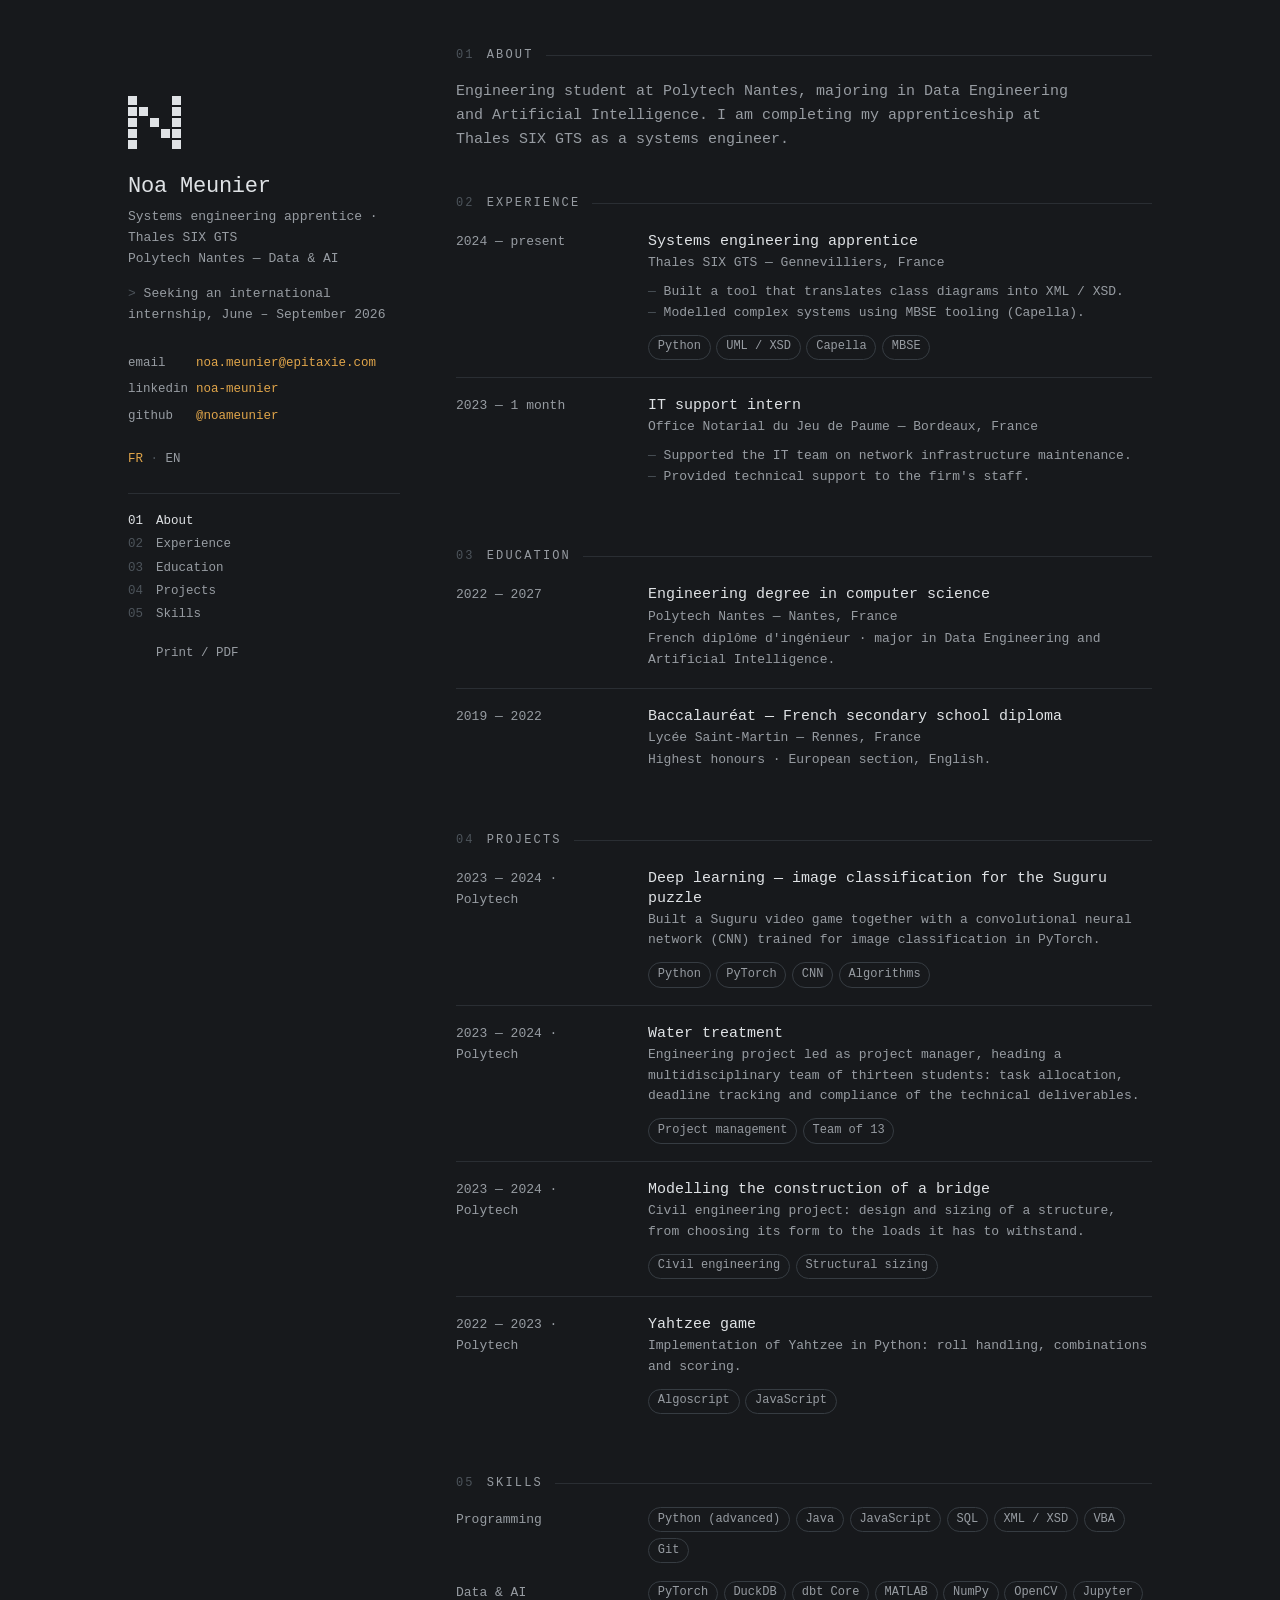
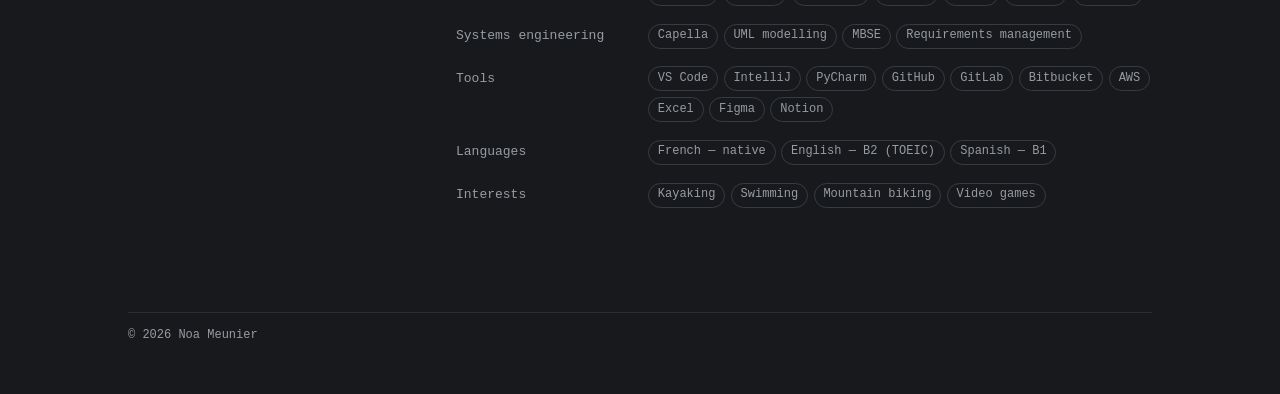
==== site/en.html @ 41758b70 "Ajoute la version anglaise, l'aperçu de partage, le sommaire et l'impression Version anglaise (site/" ====
<!doctype html>
<html lang="en">
<head>
<meta charset="utf-8">
<meta name="viewport" content="width=device-width, initial-scale=1">
<title>Noa Meunier — systems engineer / data &amp; AI</title>
<meta name="description" content="Portfolio of Noa Meunier, systems engineering apprentice at Thales SIX GTS and engineering student at Polytech Nantes, majoring in Data Engineering and Artificial Intelligence. Seeking an international internship, June – September 2026.">
<meta name="color-scheme" content="dark">
<meta name="theme-color" content="#17191c">
<link rel="canonical" href="https://noameunier.fr/en.html">

<!-- Les deux versions se déclarent l'une l'autre pour les moteurs. -->
<link rel="alternate" hreflang="fr" href="https://noameunier.fr/">
<link rel="alternate" hreflang="en" href="https://noameunier.fr/en.html">
<link rel="alternate" hreflang="x-default" href="https://noameunier.fr/">

<!-- Aperçu au partage (LinkedIn, Slack, e-mail, messageries). -->
<meta property="og:type" content="profile">
<meta property="og:locale" content="en_GB">
<meta property="og:locale:alternate" content="fr_FR">
<meta property="og:url" content="https://noameunier.fr/en.html">
<meta property="og:site_name" content="Noa Meunier">
<meta property="og:title" content="Noa Meunier — systems engineering apprentice">
<meta property="og:description" content="Systems engineering apprentice at Thales SIX GTS, engineering student at Polytech Nantes in Data &amp; AI. Seeking an international internship, June – September 2026.">
<meta property="og:image" content="https://noameunier.fr/og.png">
<meta property="og:image:width" content="1200">
<meta property="og:image:height" content="630">
<meta property="og:image:alt" content="Noa Meunier — systems engineering apprentice, Polytech Nantes, Data and AI.">
<meta property="profile:first_name" content="Noa">
<meta property="profile:last_name" content="Meunier">
<meta name="twitter:card" content="summary_large_image">
<link rel="icon" href="data:image/svg+xml,<svg xmlns='http://www.w3.org/2000/svg' viewBox='0 0 16 16'><rect width='16' height='16' fill='%2317191c'/><path d='M4.5 12V4l7 8V4' stroke='%23dfe2e5' stroke-width='1.6' fill='none' stroke-linecap='square'/></svg>">

<style>
/* ═══════════════════════════════════════════════════════════
   1. JETONS — tout se règle ici
   ───────────────────────────────────────────────────────────
   Règle du thème : une seule couleur, l'ambre, et elle est
   réservée aux liens. Rien d'autre n'est coloré.
   ═══════════════════════════════════════════════════════════ */
:root {
  --bg:     #17191c;   /* anthracite                            */
  --text:   #dfe2e5;   /* contraste 13.8:1                      */
  --muted:  #979ca2;   /* contraste  6.4:1                      */
  --rule:   #2a2e33;   /* les filets 1px                        */
  --dim:    #4d545b;   /* micro-marques : numéros, puces         */
  --chip:   #363c42;   /* contour des bulles                     */
  --link:   #e0a54a;   /* ambre — liens uniquement, 8.2:1       */

  --mono: ui-monospace, SFMono-Regular, "SF Mono", Menlo, Consolas,
          "Liberation Mono", "DejaVu Sans Mono", monospace;
}

/* ═══════════════════════════════════════════════════════════
   2. BASE
   ═══════════════════════════════════════════════════════════ */
*, *::before, *::after { box-sizing: border-box; }

@media (prefers-reduced-motion: no-preference) { html { scroll-behavior: smooth; } }

body {
  margin: 0;
  padding: 0 1.25rem 3rem;
  background: var(--bg);
  color: var(--text);
  font-family: var(--mono);
  font-size: .9375rem;      /* 15px : dense, mais lisible */
  line-height: 1.6;
  font-variant-ligatures: none;
  -webkit-text-size-adjust: 100%;
  counter-reset: sec;
}

/* Le seul élément coloré du document. */
a {
  color: var(--link);
  text-decoration: none;
  border-bottom: 1px solid transparent;
}
a:hover { border-bottom-color: var(--link); }

:focus-visible { outline: 1px solid var(--link); outline-offset: 2px; }

h1, h2, h3 { margin: 0; font-weight: 500; line-height: 1.3; }
p  { margin: 0; }
ul, ol, dl, dd { margin: 0; padding: 0; }
li { list-style: none; }

.skip { position: absolute; left: -9999px; }
.skip:focus {
  left: 1rem; top: 1rem; z-index: 10;
  padding: .4rem .7rem;
  background: var(--bg); border: 1px solid var(--link); color: var(--link);
}

/* ═══════════════════════════════════════════════════════════
   3. GABARIT — une colonne, deux à partir de 62rem
   ═══════════════════════════════════════════════════════════ */
.shell { max-width: 64rem; margin-inline: auto; }

@media (min-width: 62rem) {
  .shell {
    display: grid;
    grid-template-columns: 17rem 1fr;
    gap: 3.5rem;
    align-items: start;
  }
  .identity { position: sticky; top: 3rem; }
  .site-footer { grid-column: 1 / -1; }
}

/* ═══════════════════════════════════════════════════════════
   4. IDENTITÉ (colonne de gauche)
   ═══════════════════════════════════════════════════════════ */
.identity { padding: 3rem 0 1rem; }

/* L'initiale « N », tracée dans une grille 5×5 de filets 1px. */
.mark { display: grid; grid-template-columns: repeat(5, 9px); gap: 2px; margin-bottom: 1.5rem; }
.mark i { display: block; aspect-ratio: 1; }
.mark i.on { background: var(--text); }

.identity h1 { font-size: 1.375rem; letter-spacing: -.01em; }
.identity .role   { margin-top: .35rem; color: var(--muted); font-size: .8125rem; }
.identity .status { margin-top: .9rem;  color: var(--muted); font-size: .8125rem; }
.identity .status::before { content: "> "; color: var(--dim); }

/* Contacts : clé à gauche, valeur à droite, séparés par un filet. */
.contact { margin-top: 1.5rem; }
.contact a {
  display: grid; grid-template-columns: 4.25rem 1fr;
  padding: .2rem 0;
  border-bottom: 0;                 /* pas de filet : la colonne suffit */
  font-size: .78125rem;             /* l'adresse e-mail tient sur une ligne */
}
.contact a .k { color: var(--muted); }
.contact a .v { overflow-wrap: anywhere; }
.contact a:hover .v { text-decoration: underline; text-underline-offset: 3px; }

/* ── Bascule de langue ─────────────────────────────────────── */
.lang { margin-top: 1.25rem; font-size: .78125rem; color: var(--dim); }
.lang [aria-current] { color: var(--muted); }

/* ── Sommaire — sticky avec le rail, la section courante ressort ──
   Les entrées restent grises au repos : cinq lignes ambre en
   permanence noieraient les vrais liens du document. L'ambre
   revient au survol et au focus, là où elle veut dire « cliquable ».
   ─────────────────────────────────────────────────────────────── */
.toc { margin-top: 1.5rem; padding-top: 1rem; border-top: 1px solid var(--rule); }
.toc a {
  display: grid; grid-template-columns: 1.75rem 1fr;
  padding: .1rem 0;
  border-bottom: 0;
  color: var(--muted); font-size: .78125rem;
}
.toc a::before { content: attr(data-n); color: var(--dim); }
.toc a:hover, .toc a:focus-visible { color: var(--link); }
.toc a[aria-current="true"] { color: var(--text); }
.toc a[aria-current="true"]::before { color: var(--text); }

/* Révélé par le script : sans JS, la boîte d'impression du
   navigateur reste évidemment accessible par Ctrl/⌘+P. */
.print {
  margin-top: 1.1rem;
  padding: 0 0 0 1.75rem;           /* aligné sur les libellés du sommaire */
  background: none; border: 0;
  color: var(--muted); font: inherit; font-size: .78125rem;
  cursor: pointer; text-align: left;
}
.print:hover, .print:focus-visible { color: var(--link); }

/* ═══════════════════════════════════════════════════════════
   5. SECTIONS — un titre court, un filet qui court jusqu'au bord
   ═══════════════════════════════════════════════════════════ */
main { padding-top: .5rem; }
@media (min-width: 62rem) { main { padding-top: 3rem; } }

.section { counter-increment: sec; scroll-margin-top: 2rem; }
.section + .section { margin-top: 2.75rem; }

.section > h2 {
  display: flex; align-items: center; gap: .75rem;
  margin-bottom: 1rem;
  font-size: .75rem; letter-spacing: .18em; text-transform: uppercase;
  color: var(--muted);
}
.section > h2::before { content: counter(sec, decimal-leading-zero); color: var(--dim); }
.section > h2::after  { content: ""; flex: 1; height: 1px; background: var(--rule); }

.prose { max-width: 68ch; color: var(--muted); }

/* ═══════════════════════════════════════════════════════════
   6. LIGNES — expérience, formation, projets : même gabarit
   ───────────────────────────────────────────────────────────
   Pas de cartes : une date à gauche, le contenu à droite.
   Un seul filet ENTRE deux entrées — ni au début, ni à la fin.
   ═══════════════════════════════════════════════════════════ */
.rows > li { padding: .3rem 0 1.1rem; }
.rows > li + li { padding-top: 1.1rem; border-top: 1px solid var(--rule); }

@media (min-width: 40rem) {
  .rows > li { display: grid; grid-template-columns: 10.5rem 1fr; gap: 1.5rem; }
}

.when  { color: var(--muted); font-size: .8125rem; }
.rows h3 { font-size: .9375rem; }
.where { margin-top: .1rem; color: var(--muted); font-size: .8125rem; }
.note  { margin-top: .1rem; color: var(--muted); font-size: .8125rem; }

/* Les missions : un tiret cadratin en guise de puce. */
.details { margin-top: .5rem; color: var(--muted); font-size: .8125rem; }
.details li { padding-left: 1.1rem; text-indent: -1.1rem; }
.details li::before { content: "— "; color: var(--dim); }

/* Les technologies : des bulles au contour 1px, jamais de fond. */
.tags { display: flex; flex-wrap: wrap; gap: .35rem; margin-top: .7rem; }
.tags li {
  padding: .1rem .55rem .15rem;
  border: 1px solid var(--chip); border-radius: 999px;
  font-size: .75rem; color: var(--muted); white-space: nowrap;
}

/* ═══════════════════════════════════════════════════════════
   7. COMPÉTENCES — même gabarit, la clé remplace la date.
   Aucun filet : les bulles suffisent à découper les groupes.
   ═══════════════════════════════════════════════════════════ */
.skills > div + div { margin-top: 1.1rem; }

@media (min-width: 40rem) {
  .skills > div { display: grid; grid-template-columns: 10.5rem 1fr; gap: 1.5rem; }
}

.skills dt { color: var(--muted); font-size: .8125rem; padding-top: .15rem; }
.skills dd .tags { margin-top: 0; }

/* ═══════════════════════════════════════════════════════════
   8. PIED DE PAGE
   ═══════════════════════════════════════════════════════════ */
.site-footer {
  margin-top: 3rem; padding-top: .85rem;
  border-top: 1px solid var(--rule);
  color: var(--muted); font-size: .75rem;
}
/* ═══════════════════════════════════════════════════════════
   9. IMPRESSION / PDF
   ───────────────────────────────────────────────────────────
   Un recruteur qui imprime doit obtenir un CV noir sur blanc,
   sur une colonne, sans aplat d'encre. On repeint les jetons
   plutôt que de réécrire les règles.
   ═══════════════════════════════════════════════════════════ */
@media print {
  :root {
    --bg:    #ffffff;
    --text:  #000000;
    --muted: #333333;
    --rule:  #bbbbbb;
    --dim:   #888888;
    --chip:  #999999;
    --link:  #000000;
  }
  @page { margin: 14mm 15mm; }

  body { padding: 0; font-size: 9.25pt; line-height: 1.45; }

  /* Une seule colonne : le rail passe au-dessus du contenu. */
  .shell { display: block; max-width: none; }
  .identity { position: static; padding: 0 0 .5rem; }
  main { padding-top: 0; }

  /* Navigation, bouton et lien d'évitement n'ont pas de sens sur papier. */
  .skip, .toc, .print, .lang { display: none; }

  /* Les liens sont noirs : l'adresse écrite à côté suffit. */
  a { border-bottom: 0; }

  /* Rien ne doit se couper au milieu d'une entrée. */
  .rows > li, .skills > div, .section > h2 { break-inside: avoid; }
  .section > h2 { break-after: avoid; }
  .section + .section { margin-top: 1.4rem; }

  /* Le lecteur du papier doit pouvoir retrouver le site. */
  .site-footer::after { content: " · noameunier.fr"; }
}
</style>
<script type="application/ld+json">
{
  "@context": "https://schema.org",
  "@type": "Person",
  "name": "Noa Meunier",
  "givenName": "Noa",
  "familyName": "Meunier",
  "url": "https://noameunier.fr/",
  "image": "https://noameunier.fr/og.png",
  "email": "mailto:noa.meunier@epitaxie.com",
  "jobTitle": "Systems engineering apprentice",
  "description": "Engineering student at Polytech Nantes majoring in Data Engineering and Artificial Intelligence, working as a systems engineer apprentice at Thales SIX GTS.",
  "worksFor": { "@type": "Organization", "name": "Thales SIX GTS" },
  "alumniOf": [
    { "@type": "CollegeOrUniversity", "name": "Polytech Nantes" },
    { "@type": "HighSchool", "name": "Lycée Saint-Martin" }
  ],
  "knowsAbout": ["Python", "PyTorch", "Data engineering", "Artificial intelligence", "MBSE", "Capella", "UML", "XML / XSD", "SQL"],
  "knowsLanguage": [
    { "@type": "Language", "name": "French" },
    { "@type": "Language", "name": "English" },
    { "@type": "Language", "name": "Spanish" }
  ],
  "sameAs": [
    "https://www.linkedin.com/in/noa-meunier",
    "https://github.com/noameunier"
  ]
}
</script>
</head>

<body>
<a class="skip" href="#contenu">Skip to content</a>

<div class="shell">

  <!-- ════════════════════════════════════════════════════
       IDENTITÉ
       ════════════════════════════════════════════════════ -->
  <header class="identity">
    <!-- Initiale « N » tracée dans une grille 5×5. -->
    <div class="mark" aria-hidden="true">
      <i class="on"></i><i></i><i></i><i></i><i class="on"></i>
      <i class="on"></i><i class="on"></i><i></i><i></i><i class="on"></i>
      <i class="on"></i><i></i><i class="on"></i><i></i><i class="on"></i>
      <i class="on"></i><i></i><i></i><i class="on"></i><i class="on"></i>
      <i class="on"></i><i></i><i></i><i></i><i class="on"></i>
    </div>

    <h1>Noa Meunier</h1>
    <p class="role">Systems engineering apprentice · Thales SIX GTS<br>Polytech Nantes — Data &amp; AI</p>
    <p class="status">Seeking an international internship, June – September 2026</p>

    <ul class="contact">
      <li><a href="mailto:noa.meunier@epitaxie.com"><span class="k">email</span><span class="v">noa.meunier@epitaxie.com</span></a></li>
      <li><a href="https://www.linkedin.com/in/noa-meunier"><span class="k">linkedin</span><span class="v">noa-meunier</span></a></li>
      <li><a href="https://github.com/noameunier"><span class="k">github</span><span class="v">@noameunier</span></a></li>
    </ul>

    <!-- Bascule de langue : deux fichiers, pas de détection automatique. -->
    <p class="lang"><a href="/" hreflang="fr" lang="fr">FR</a> · <span aria-current="true">EN</span></p>

    <!-- Sommaire : les mêmes numéros que les titres, tenus par le script. -->
    <nav class="toc" aria-label="Page sections">
      <a href="#presentation" data-n="01">About</a>
      <a href="#experience"   data-n="02">Experience</a>
      <a href="#formation"    data-n="03">Education</a>
      <a href="#projets"      data-n="04">Projects</a>
      <a href="#competences"  data-n="05">Skills</a>
    </nav>

    <button class="print" type="button" hidden>Print / PDF</button>
  </header>

  <main id="contenu">

    <!-- ════════════════════════════════════════════════════
         PRÉSENTATION
         ════════════════════════════════════════════════════ -->
    <section class="section" id="presentation" aria-labelledby="t-apropos">
      <h2 id="t-apropos">About</h2>
      <p class="prose">
        Engineering student at Polytech Nantes, majoring in Data Engineering and
        Artificial Intelligence. I am completing my apprenticeship at Thales SIX GTS
        as a systems engineer.
      </p>
    </section>

    <!-- ════════════════════════════════════════════════════
         EXPÉRIENCE — pour ajouter un poste, copiez un bloc <li>
         ════════════════════════════════════════════════════ -->
    <section class="section" id="experience" aria-labelledby="t-experience">
      <h2 id="t-experience">Experience</h2>
      <ul class="rows">

        <li>
          <p class="when">2024 — present</p>
          <div>
            <h3>Systems engineering apprentice</h3>
            <p class="where">Thales SIX GTS — Gennevilliers, France</p>
            <ul class="details">
              <li>Built a tool that translates class diagrams into XML / XSD.</li>
              <li>Modelled complex systems using MBSE tooling (Capella).</li>
            </ul>
            <ul class="tags">
              <li>Python</li><li>UML / XSD</li><li>Capella</li><li>MBSE</li>
            </ul>
          </div>
        </li>

        <li>
          <p class="when">2023 — 1 month</p>
          <div>
            <h3>IT support intern</h3>
            <p class="where">Office Notarial du Jeu de Paume — Bordeaux, France</p>
            <ul class="details">
              <li>Supported the IT team on network infrastructure maintenance.</li>
              <li>Provided technical support to the firm's staff.</li>
            </ul>
          </div>
        </li>

      </ul>
    </section>

    <!-- ════════════════════════════════════════════════════
         FORMATION
         ════════════════════════════════════════════════════ -->
    <section class="section" id="formation" aria-labelledby="t-formation">
      <h2 id="t-formation">Education</h2>
      <ul class="rows">

        <li>
          <p class="when">2022 — 2027</p>
          <div>
            <h3>Engineering degree in computer science</h3>
            <p class="where">Polytech Nantes — Nantes, France</p>
            <p class="note">French <span lang="fr">diplôme d'ingénieur</span> · major in Data Engineering and Artificial Intelligence.</p>
          </div>
        </li>

        <li>
          <p class="when">2019 — 2022</p>
          <div>
            <h3>Baccalauréat — French secondary school diploma</h3>
            <p class="where">Lycée Saint-Martin — Rennes, France</p>
            <p class="note">Highest honours · European section, English.</p>
          </div>
        </li>

      </ul>
    </section>

    <!-- ════════════════════════════════════════════════════
         PROJETS — pour en ajouter un, copiez un bloc <li>
         ════════════════════════════════════════════════════ -->
    <section class="section" id="projets" aria-labelledby="t-projets">
      <h2 id="t-projets">Projects</h2>
      <ul class="rows">

        <!-- ▼▼▼ DÉBUT D'UNE ENTRÉE — copiez de <li> à </li> ▼▼▼ -->
        <li>
          <p class="when">2023 — 2024 · Polytech</p>
          <div>
            <h3>Deep learning — image classification for the Suguru puzzle</h3>
            <p class="note">
              Built a Suguru video game together with a convolutional neural network
              (CNN) trained for image classification in PyTorch.
            </p>
            <ul class="tags">
              <li>Python</li><li>PyTorch</li><li>CNN</li><li>Algorithms</li>
            </ul>
          </div>
        </li>
        <!-- ▲▲▲ FIN D'UNE ENTRÉE ▲▲▲ -->

        <li>
          <p class="when">2023 — 2024 · Polytech</p>
          <div>
            <h3>Water treatment</h3>
            <p class="note">
              Engineering project led as project manager, heading a multidisciplinary
              team of thirteen students: task allocation, deadline tracking and
              compliance of the technical deliverables.
            </p>
            <ul class="tags">
              <li>Project management</li><li>Team of 13</li>
            </ul>
          </div>
        </li>

        <li>
          <p class="when">2023 — 2024 · Polytech</p>
          <div>
            <h3>Modelling the construction of a bridge</h3>
            <p class="note">
              Civil engineering project: design and sizing of a structure, from
              choosing its form to the loads it has to withstand.
            </p>
            <ul class="tags">
              <li>Civil engineering</li><li>Structural sizing</li>
            </ul>
          </div>
        </li>

        <li>
          <p class="when">2022 — 2023 · Polytech</p>
          <div>
            <h3>Yahtzee game</h3>
            <p class="note">
              Implementation of Yahtzee in Python: roll handling, combinations
              and scoring.
            </p>
            <ul class="tags">
              <li>Algoscript</li><li>JavaScript</li>
            </ul>
          </div>
        </li>

      </ul>
    </section>

    <!-- ════════════════════════════════════════════════════
         COMPÉTENCES
         ════════════════════════════════════════════════════ -->
    <section class="section" id="competences" aria-labelledby="t-competences">
      <h2 id="t-competences">Skills</h2>
      <dl class="skills">

        <div>
          <dt>Programming</dt>
          <dd>
            <ul class="tags">
              <li>Python (advanced)</li><li>Java</li><li>JavaScript</li>
              <li>SQL</li><li>XML / XSD</li><li>VBA</li><li>Git</li>
            </ul>
          </dd>
        </div>

        <div>
          <dt>Data &amp; AI</dt>
          <dd>
            <ul class="tags">
              <li>PyTorch</li><li>DuckDB</li><li>dbt Core</li><li>MATLAB</li>
              <li>NumPy</li><li>OpenCV</li><li>Jupyter</li>
            </ul>
          </dd>
        </div>

        <div>
          <dt>Systems engineering</dt>
          <dd>
            <ul class="tags">
              <li>Capella</li><li>UML modelling</li><li>MBSE</li>
              <li>Requirements management</li>
            </ul>
          </dd>
        </div>

        <div>
          <dt>Tools</dt>
          <dd>
            <ul class="tags">
              <li>VS Code</li><li>IntelliJ</li><li>PyCharm</li><li>GitHub</li>
              <li>GitLab</li><li>Bitbucket</li><li>AWS</li><li>Excel</li>
              <li>Figma</li><li>Notion</li>
            </ul>
          </dd>
        </div>

        <div>
          <dt>Languages</dt>
          <dd>
            <ul class="tags">
              <li>French — native</li>
              <li>English — B2 (TOEIC)</li>
              <li>Spanish — B1</li>
            </ul>
          </dd>
        </div>

        <div>
          <dt>Interests</dt>
          <dd>
            <ul class="tags">
              <li>Kayaking</li><li>Swimming</li><li>Mountain biking</li><li>Video games</li>
            </ul>
          </dd>
        </div>

      </dl>
    </section>

  </main>

  <footer class="site-footer">
    © <span id="annee">2026</span> Noa Meunier
  </footer>

</div>

<script>
/* Tout le JS du site. Sans lui, la page reste entièrement lisible :
   l'année est écrite en dur, le sommaire est fait d'ancres ordinaires
   et l'impression passe par Ctrl/⌘+P. */
(function () {
  'use strict';

  /* 1. L'année du pied de page. */
  var annee = document.getElementById('annee');
  if (annee) { annee.textContent = new Date().getFullYear(); }

  /* 2. Le bouton d'impression n'apparaît que si le script tourne :
        proposer un bouton mort serait pire que pas de bouton. */
  var bouton = document.querySelector('.print');
  if (bouton) {
    bouton.hidden = false;
    bouton.addEventListener('click', function () { window.print(); });
  }

  /* 3. Sommaire actif : on marque l'entrée dont la section traverse
        une bande située au premier tiers de la fenêtre. */
  var liens = [].slice.call(document.querySelectorAll('.toc a'));
  if (!liens.length || !('IntersectionObserver' in window)) { return; }

  var sections = [], lienDe = {};
  liens.forEach(function (lien) {
    var section = document.getElementById(lien.getAttribute('href').slice(1));
    if (section) { sections.push(section); lienDe[section.id] = lien; }
  });

  var actif = null;
  var visible = {};

  function marquer(lien) {
    if (!lien || lien === actif) { return; }
    if (actif) { actif.removeAttribute('aria-current'); }
    lien.setAttribute('aria-current', 'true');
    actif = lien;
  }

  function choisir() {
    /* Haut de page : sur un grand écran la première section passe
       au-dessus de la bande. Tant qu'on n'a pas défilé, c'est elle. */
    if (window.scrollY <= 4) { marquer(lienDe[sections[0].id]); return; }

    /* Fin de page : symétriquement, la dernière section commence sous
       la bande et la page ne peut plus défiler — sans ce cas elle ne
       serait jamais marquée. Arrivé en bas, c'est elle qu'on lit. */
    var fond = window.innerHeight + window.scrollY;
    if (fond >= document.documentElement.scrollHeight - 4) {
      marquer(lienDe[sections[sections.length - 1].id]);
      return;
    }
    /* Sinon : la première section du document encore dans la bande.
       Si aucune n'y est (on passe d'une section à l'autre), on garde
       le dernier marquage plutôt que de tout éteindre. */
    for (var i = 0; i < sections.length; i++) {
      if (visible[sections[i].id]) { marquer(lienDe[sections[i].id]); return; }
    }
  }

  var observateur = new IntersectionObserver(function (entrees) {
    entrees.forEach(function (e) { visible[e.target.id] = e.isIntersecting; });
    choisir();
  }, { rootMargin: '-15% 0px -70% 0px' });

  sections.forEach(function (section) { observateur.observe(section); });

  /* L'observateur ne se déclenche pas quand on atteint le bas sans
     qu'aucune section ne change d'état : un écouteur de défilement
     passif, calé sur le rafraîchissement de l'écran, complète. */
  var enAttente = false;
  window.addEventListener('scroll', function () {
    if (enAttente) { return; }
    enAttente = true;
    requestAnimationFrame(function () { enAttente = false; choisir(); });
  }, { passive: true });
})();
</script>
</body>
</html>
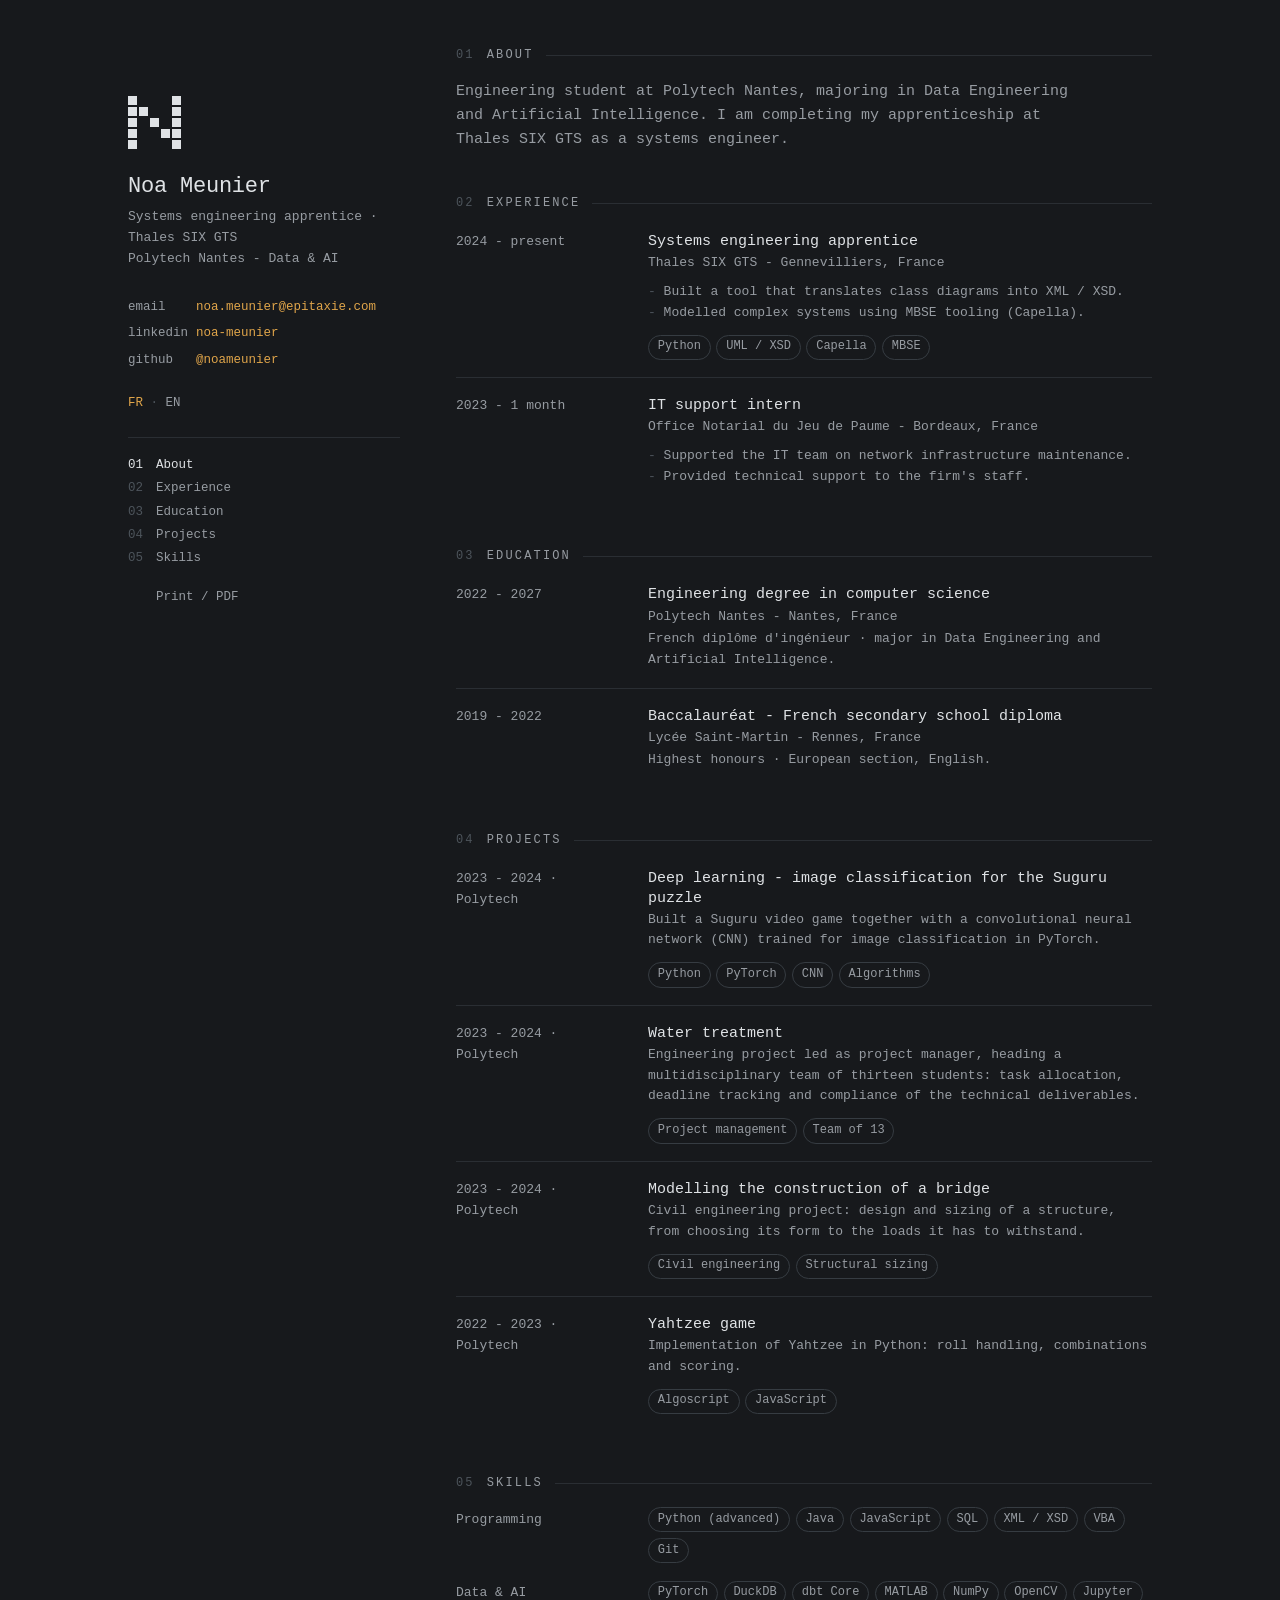
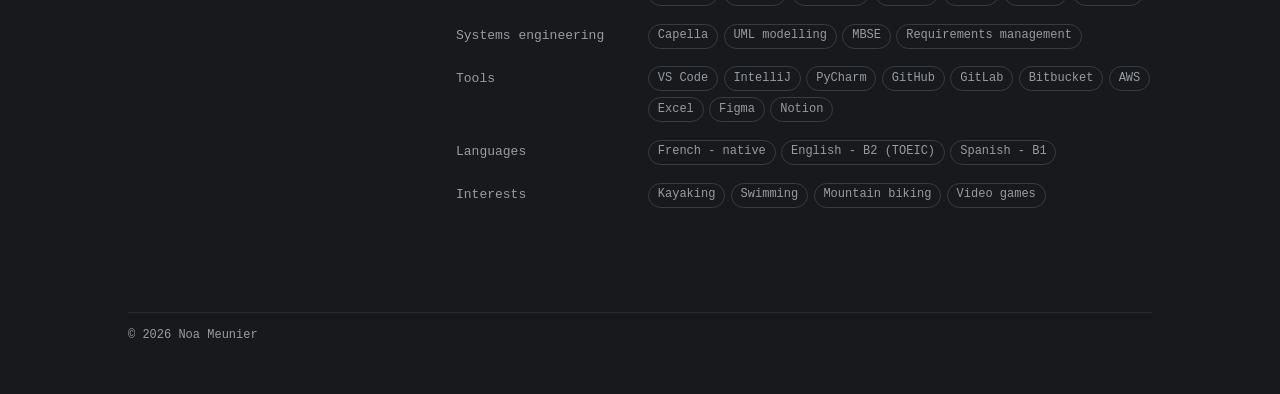
==== commit 1b1b70a8: "Aligne les ajouts sur les conventions du commit précédent Le commit « petites modifs » remplaçait le" ====
--- a/site/en.html
+++ b/site/en.html
@@ -3,7 +3,7 @@
 <head>
 <meta charset="utf-8">
 <meta name="viewport" content="width=device-width, initial-scale=1">
-<title>Noa Meunier — systems engineer / data &amp; AI</title>
+<title>Noa Meunier Portfolio</title>
 <meta name="description" content="Portfolio of Noa Meunier, systems engineering apprentice at Thales SIX GTS and engineering student at Polytech Nantes, majoring in Data Engineering and Artificial Intelligence. Seeking an international internship, June – September 2026.">
 <meta name="color-scheme" content="dark">
 <meta name="theme-color" content="#17191c">
@@ -20,12 +20,12 @@
 <meta property="og:locale:alternate" content="fr_FR">
 <meta property="og:url" content="https://noameunier.fr/en.html">
 <meta property="og:site_name" content="Noa Meunier">
-<meta property="og:title" content="Noa Meunier — systems engineering apprentice">
+<meta property="og:title" content="Noa Meunier - systems engineering apprentice">
 <meta property="og:description" content="Systems engineering apprentice at Thales SIX GTS, engineering student at Polytech Nantes in Data &amp; AI. Seeking an international internship, June – September 2026.">
 <meta property="og:image" content="https://noameunier.fr/og.png">
 <meta property="og:image:width" content="1200">
 <meta property="og:image:height" content="630">
-<meta property="og:image:alt" content="Noa Meunier — systems engineering apprentice, Polytech Nantes, Data and AI.">
+<meta property="og:image:alt" content="Noa Meunier - systems engineering apprentice, Polytech Nantes, Data and AI.">
 <meta property="profile:first_name" content="Noa">
 <meta property="profile:last_name" content="Meunier">
 <meta name="twitter:card" content="summary_large_image">
@@ -33,7 +33,7 @@
 
 <style>
 /* ═══════════════════════════════════════════════════════════
-   1. JETONS — tout se règle ici
+   1. JETONS - tout se règle ici
    ───────────────────────────────────────────────────────────
    Règle du thème : une seule couleur, l'ambre, et elle est
    réservée aux liens. Rien d'autre n'est coloré.
@@ -45,7 +45,7 @@
   --rule:   #2a2e33;   /* les filets 1px                        */
   --dim:    #4d545b;   /* micro-marques : numéros, puces         */
   --chip:   #363c42;   /* contour des bulles                     */
-  --link:   #e0a54a;   /* ambre — liens uniquement, 8.2:1       */
+  --link:   #e0a54a;   /* ambre - liens uniquement, 8.2:1       */
 
   --mono: ui-monospace, SFMono-Regular, "SF Mono", Menlo, Consolas,
           "Liberation Mono", "DejaVu Sans Mono", monospace;
@@ -94,7 +94,7 @@
 }
 
 /* ═══════════════════════════════════════════════════════════
-   3. GABARIT — une colonne, deux à partir de 62rem
+   3. GABARIT - une colonne, deux à partir de 62rem
    ═══════════════════════════════════════════════════════════ */
 .shell { max-width: 64rem; margin-inline: auto; }
 
@@ -140,7 +140,7 @@
 .lang { margin-top: 1.25rem; font-size: .78125rem; color: var(--dim); }
 .lang [aria-current] { color: var(--muted); }
 
-/* ── Sommaire — sticky avec le rail, la section courante ressort ──
+/* ── Sommaire - sticky avec le rail, la section courante ressort ──
    Les entrées restent grises au repos : cinq lignes ambre en
    permanence noieraient les vrais liens du document. L'ambre
    revient au survol et au focus, là où elle veut dire « cliquable ».
@@ -169,7 +169,7 @@
 .print:hover, .print:focus-visible { color: var(--link); }
 
 /* ═══════════════════════════════════════════════════════════
-   5. SECTIONS — un titre court, un filet qui court jusqu'au bord
+   5. SECTIONS - un titre court, un filet qui court jusqu'au bord
    ═══════════════════════════════════════════════════════════ */
 main { padding-top: .5rem; }
 @media (min-width: 62rem) { main { padding-top: 3rem; } }
@@ -189,10 +189,10 @@
 .prose { max-width: 68ch; color: var(--muted); }
 
 /* ═══════════════════════════════════════════════════════════
-   6. LIGNES — expérience, formation, projets : même gabarit
+   6. LIGNES - expérience, formation, projets : même gabarit
    ───────────────────────────────────────────────────────────
    Pas de cartes : une date à gauche, le contenu à droite.
-   Un seul filet ENTRE deux entrées — ni au début, ni à la fin.
+   Un seul filet ENTRE deux entrées - ni au début, ni à la fin.
    ═══════════════════════════════════════════════════════════ */
 .rows > li { padding: .3rem 0 1.1rem; }
 .rows > li + li { padding-top: 1.1rem; border-top: 1px solid var(--rule); }
@@ -209,7 +209,7 @@
 /* Les missions : un tiret cadratin en guise de puce. */
 .details { margin-top: .5rem; color: var(--muted); font-size: .8125rem; }
 .details li { padding-left: 1.1rem; text-indent: -1.1rem; }
-.details li::before { content: "— "; color: var(--dim); }
+.details li::before { content: "- "; color: var(--dim); }
 
 /* Les technologies : des bulles au contour 1px, jamais de fond. */
 .tags { display: flex; flex-wrap: wrap; gap: .35rem; margin-top: .7rem; }
@@ -220,7 +220,7 @@
 }
 
 /* ═══════════════════════════════════════════════════════════
-   7. COMPÉTENCES — même gabarit, la clé remplace la date.
+   7. COMPÉTENCES - même gabarit, la clé remplace la date.
    Aucun filet : les bulles suffisent à découper les groupes.
    ═══════════════════════════════════════════════════════════ */
 .skills > div + div { margin-top: 1.1rem; }
@@ -331,8 +331,7 @@
     </div>
 
     <h1>Noa Meunier</h1>
-    <p class="role">Systems engineering apprentice · Thales SIX GTS<br>Polytech Nantes — Data &amp; AI</p>
-    <p class="status">Seeking an international internship, June – September 2026</p>
+    <p class="role">Systems engineering apprentice · Thales SIX GTS<br>Polytech Nantes - Data &amp; AI</p>
 
     <ul class="contact">
       <li><a href="mailto:noa.meunier@epitaxie.com"><span class="k">email</span><span class="v">noa.meunier@epitaxie.com</span></a></li>
@@ -370,17 +369,17 @@
     </section>
 
     <!-- ════════════════════════════════════════════════════
-         EXPÉRIENCE — pour ajouter un poste, copiez un bloc <li>
+         EXPÉRIENCE - pour ajouter un poste, copiez un bloc <li>
          ════════════════════════════════════════════════════ -->
     <section class="section" id="experience" aria-labelledby="t-experience">
       <h2 id="t-experience">Experience</h2>
       <ul class="rows">
 
         <li>
-          <p class="when">2024 — present</p>
+          <p class="when">2024 - present</p>
           <div>
             <h3>Systems engineering apprentice</h3>
-            <p class="where">Thales SIX GTS — Gennevilliers, France</p>
+            <p class="where">Thales SIX GTS - Gennevilliers, France</p>
             <ul class="details">
               <li>Built a tool that translates class diagrams into XML / XSD.</li>
               <li>Modelled complex systems using MBSE tooling (Capella).</li>
@@ -392,10 +391,10 @@
         </li>
 
         <li>
-          <p class="when">2023 — 1 month</p>
+          <p class="when">2023 - 1 month</p>
           <div>
             <h3>IT support intern</h3>
-            <p class="where">Office Notarial du Jeu de Paume — Bordeaux, France</p>
+            <p class="where">Office Notarial du Jeu de Paume - Bordeaux, France</p>
             <ul class="details">
               <li>Supported the IT team on network infrastructure maintenance.</li>
               <li>Provided technical support to the firm's staff.</li>
@@ -414,19 +413,19 @@
       <ul class="rows">
 
         <li>
-          <p class="when">2022 — 2027</p>
+          <p class="when">2022 - 2027</p>
           <div>
             <h3>Engineering degree in computer science</h3>
-            <p class="where">Polytech Nantes — Nantes, France</p>
+            <p class="where">Polytech Nantes - Nantes, France</p>
             <p class="note">French <span lang="fr">diplôme d'ingénieur</span> · major in Data Engineering and Artificial Intelligence.</p>
           </div>
         </li>
 
         <li>
-          <p class="when">2019 — 2022</p>
-          <div>
-            <h3>Baccalauréat — French secondary school diploma</h3>
-            <p class="where">Lycée Saint-Martin — Rennes, France</p>
+          <p class="when">2019 - 2022</p>
+          <div>
+            <h3>Baccalauréat - French secondary school diploma</h3>
+            <p class="where">Lycée Saint-Martin - Rennes, France</p>
             <p class="note">Highest honours · European section, English.</p>
           </div>
         </li>
@@ -435,17 +434,17 @@
     </section>
 
     <!-- ════════════════════════════════════════════════════
-         PROJETS — pour en ajouter un, copiez un bloc <li>
+         PROJETS - pour en ajouter un, copiez un bloc <li>
          ════════════════════════════════════════════════════ -->
     <section class="section" id="projets" aria-labelledby="t-projets">
       <h2 id="t-projets">Projects</h2>
       <ul class="rows">
 
-        <!-- ▼▼▼ DÉBUT D'UNE ENTRÉE — copiez de <li> à </li> ▼▼▼ -->
-        <li>
-          <p class="when">2023 — 2024 · Polytech</p>
-          <div>
-            <h3>Deep learning — image classification for the Suguru puzzle</h3>
+        <!-- ▼▼▼ DÉBUT D'UNE ENTRÉE - copiez de <li> à </li> ▼▼▼ -->
+        <li>
+          <p class="when">2023 - 2024 · Polytech</p>
+          <div>
+            <h3>Deep learning - image classification for the Suguru puzzle</h3>
             <p class="note">
               Built a Suguru video game together with a convolutional neural network
               (CNN) trained for image classification in PyTorch.
@@ -458,7 +457,7 @@
         <!-- ▲▲▲ FIN D'UNE ENTRÉE ▲▲▲ -->
 
         <li>
-          <p class="when">2023 — 2024 · Polytech</p>
+          <p class="when">2023 - 2024 · Polytech</p>
           <div>
             <h3>Water treatment</h3>
             <p class="note">
@@ -473,7 +472,7 @@
         </li>
 
         <li>
-          <p class="when">2023 — 2024 · Polytech</p>
+          <p class="when">2023 - 2024 · Polytech</p>
           <div>
             <h3>Modelling the construction of a bridge</h3>
             <p class="note">
@@ -487,7 +486,7 @@
         </li>
 
         <li>
-          <p class="when">2022 — 2023 · Polytech</p>
+          <p class="when">2022 - 2023 · Polytech</p>
           <div>
             <h3>Yahtzee game</h3>
             <p class="note">
@@ -555,9 +554,9 @@
           <dt>Languages</dt>
           <dd>
             <ul class="tags">
-              <li>French — native</li>
-              <li>English — B2 (TOEIC)</li>
-              <li>Spanish — B1</li>
+              <li>French - native</li>
+              <li>English - B2 (TOEIC)</li>
+              <li>Spanish - B1</li>
             </ul>
           </dd>
         </div>
@@ -628,7 +627,7 @@
     if (window.scrollY <= 4) { marquer(lienDe[sections[0].id]); return; }
 
     /* Fin de page : symétriquement, la dernière section commence sous
-       la bande et la page ne peut plus défiler — sans ce cas elle ne
+       la bande et la page ne peut plus défiler - sans ce cas elle ne
        serait jamais marquée. Arrivé en bas, c'est elle qu'on lit. */
     var fond = window.innerHeight + window.scrollY;
     if (fond >= document.documentElement.scrollHeight - 4) {
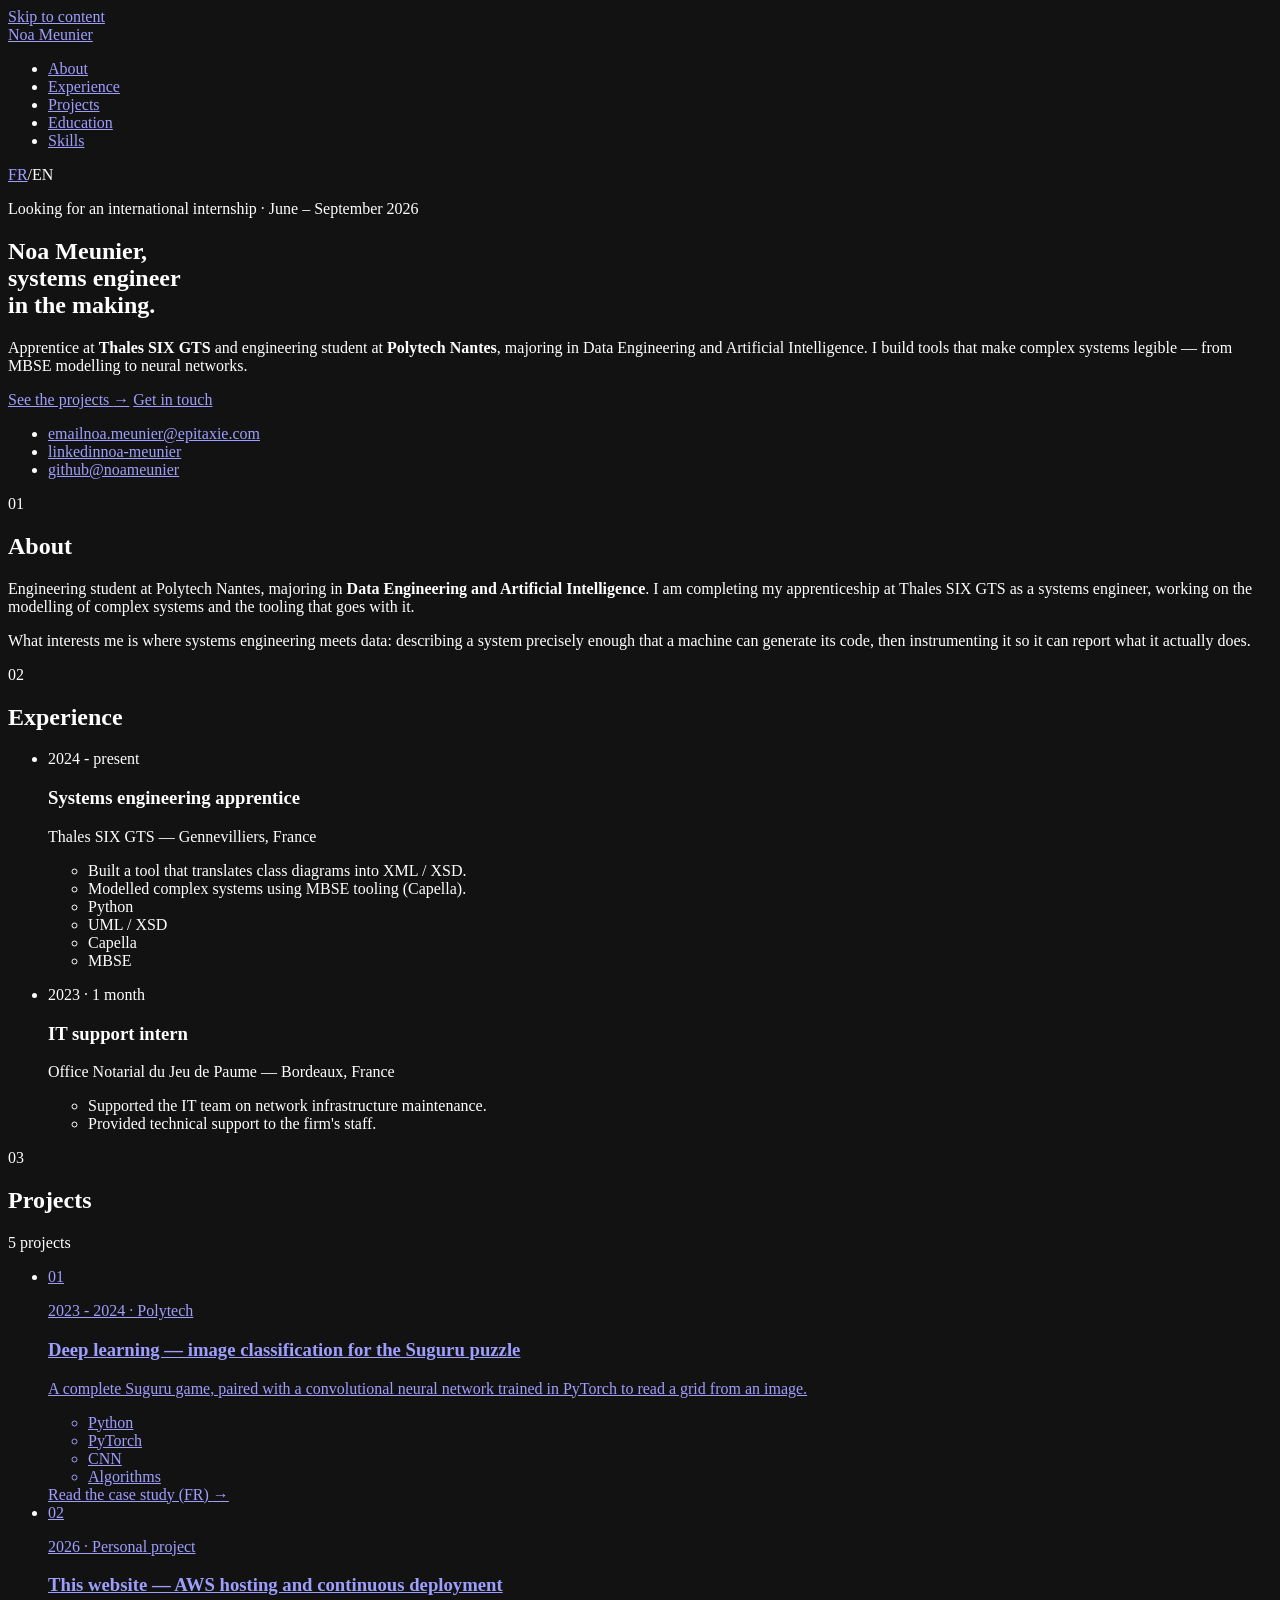
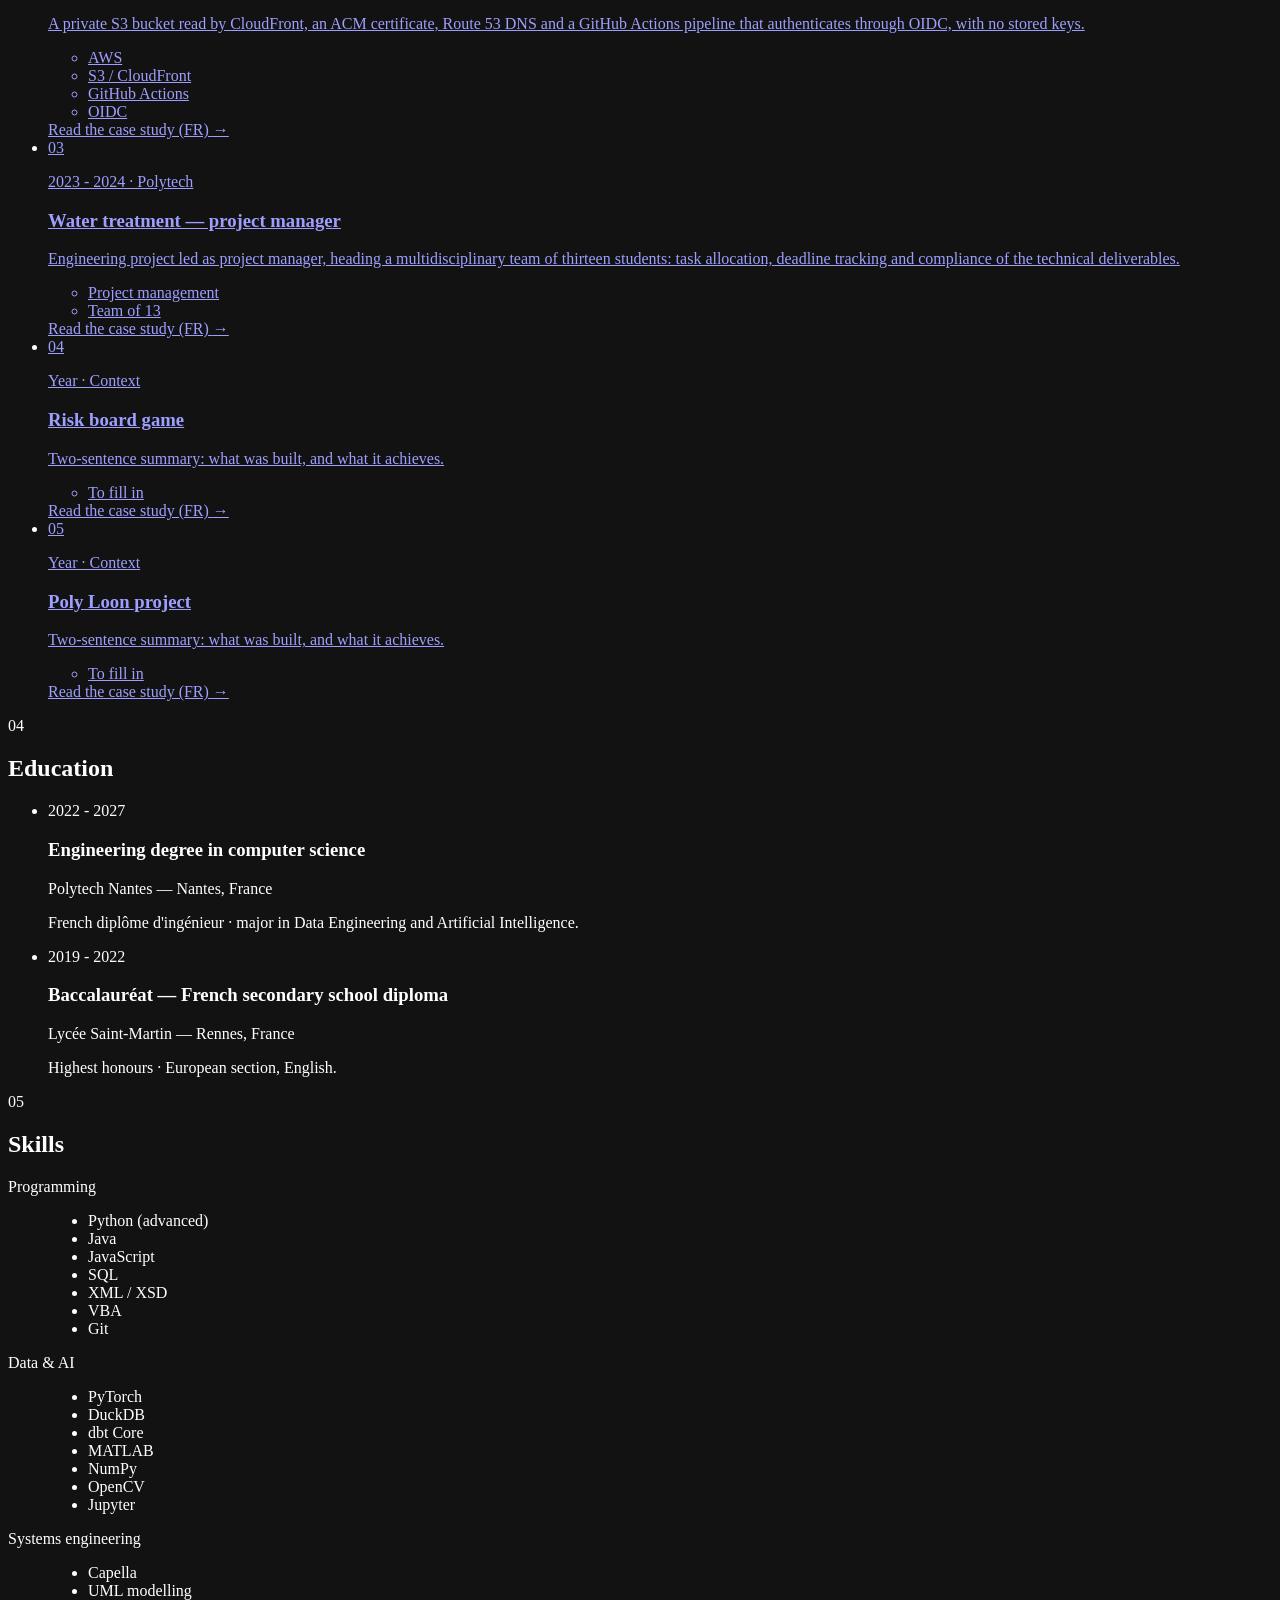
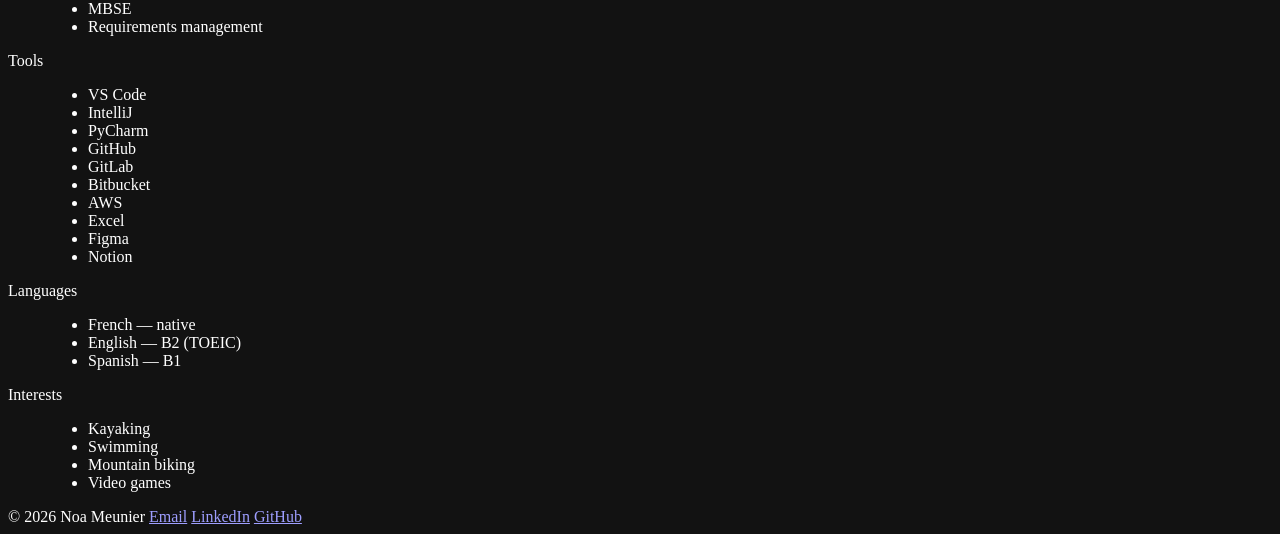
==== commit 6fd91a54: "Refonte du site : nouveau design et pages projet Abandon du thème terminal au profit d'un design pro" ====
--- a/site/en.html
+++ b/site/en.html
@@ -3,25 +3,25 @@
 <head>
 <meta charset="utf-8">
 <meta name="viewport" content="width=device-width, initial-scale=1">
-<title>Noa Meunier Portfolio</title>
-<meta name="description" content="Portfolio of Noa Meunier, systems engineering apprentice at Thales SIX GTS and engineering student at Polytech Nantes, majoring in Data Engineering and Artificial Intelligence. Seeking an international internship, June – September 2026.">
+<title>Noa Meunier - systems engineering apprentice</title>
+<meta name="description" content="Portfolio of Noa Meunier, systems engineering apprentice at Thales SIX GTS and engineering student at Polytech Nantes, majoring in Data Engineering and Artificial Intelligence. Looking for an international internship, June – September 2026.">
 <meta name="color-scheme" content="dark">
-<meta name="theme-color" content="#17191c">
+<meta name="theme-color" content="#07080d">
 <link rel="canonical" href="https://noameunier.fr/en.html">
 
-<!-- Les deux versions se déclarent l'une l'autre pour les moteurs. -->
+<!-- Both versions declare each other for search engines. -->
 <link rel="alternate" hreflang="fr" href="https://noameunier.fr/">
 <link rel="alternate" hreflang="en" href="https://noameunier.fr/en.html">
 <link rel="alternate" hreflang="x-default" href="https://noameunier.fr/">
 
-<!-- Aperçu au partage (LinkedIn, Slack, e-mail, messageries). -->
+<!-- Share preview (LinkedIn, Slack, email, messaging apps). -->
 <meta property="og:type" content="profile">
 <meta property="og:locale" content="en_GB">
 <meta property="og:locale:alternate" content="fr_FR">
 <meta property="og:url" content="https://noameunier.fr/en.html">
 <meta property="og:site_name" content="Noa Meunier">
 <meta property="og:title" content="Noa Meunier - systems engineering apprentice">
-<meta property="og:description" content="Systems engineering apprentice at Thales SIX GTS, engineering student at Polytech Nantes in Data &amp; AI. Seeking an international internship, June – September 2026.">
+<meta property="og:description" content="Systems engineering apprentice at Thales SIX GTS, engineering student at Polytech Nantes in Data &amp; AI. Looking for an international internship, June – September 2026.">
 <meta property="og:image" content="https://noameunier.fr/og.png">
 <meta property="og:image:width" content="1200">
 <meta property="og:image:height" content="630">
@@ -29,357 +29,112 @@
 <meta property="profile:first_name" content="Noa">
 <meta property="profile:last_name" content="Meunier">
 <meta name="twitter:card" content="summary_large_image">
-<link rel="icon" href="data:image/svg+xml,<svg xmlns='http://www.w3.org/2000/svg' viewBox='0 0 16 16'><rect width='16' height='16' fill='%2317191c'/><path d='M4.5 12V4l7 8V4' stroke='%23dfe2e5' stroke-width='1.6' fill='none' stroke-linecap='square'/></svg>">
-
-<style>
-/* ═══════════════════════════════════════════════════════════
-   1. JETONS - tout se règle ici
-   ───────────────────────────────────────────────────────────
-   Règle du thème : une seule couleur, l'ambre, et elle est
-   réservée aux liens. Rien d'autre n'est coloré.
-   ═══════════════════════════════════════════════════════════ */
-:root {
-  --bg:     #17191c;   /* anthracite                            */
-  --text:   #dfe2e5;   /* contraste 13.8:1                      */
-  --muted:  #979ca2;   /* contraste  6.4:1                      */
-  --rule:   #2a2e33;   /* les filets 1px                        */
-  --dim:    #4d545b;   /* micro-marques : numéros, puces         */
-  --chip:   #363c42;   /* contour des bulles                     */
-  --link:   #e0a54a;   /* ambre - liens uniquement, 8.2:1       */
-
-  --mono: ui-monospace, SFMono-Regular, "SF Mono", Menlo, Consolas,
-          "Liberation Mono", "DejaVu Sans Mono", monospace;
-}
-
-/* ═══════════════════════════════════════════════════════════
-   2. BASE
-   ═══════════════════════════════════════════════════════════ */
-*, *::before, *::after { box-sizing: border-box; }
-
-@media (prefers-reduced-motion: no-preference) { html { scroll-behavior: smooth; } }
-
-body {
-  margin: 0;
-  padding: 0 1.25rem 3rem;
-  background: var(--bg);
-  color: var(--text);
-  font-family: var(--mono);
-  font-size: .9375rem;      /* 15px : dense, mais lisible */
-  line-height: 1.6;
-  font-variant-ligatures: none;
-  -webkit-text-size-adjust: 100%;
-  counter-reset: sec;
-}
-
-/* Le seul élément coloré du document. */
-a {
-  color: var(--link);
-  text-decoration: none;
-  border-bottom: 1px solid transparent;
-}
-a:hover { border-bottom-color: var(--link); }
-
-:focus-visible { outline: 1px solid var(--link); outline-offset: 2px; }
-
-h1, h2, h3 { margin: 0; font-weight: 500; line-height: 1.3; }
-p  { margin: 0; }
-ul, ol, dl, dd { margin: 0; padding: 0; }
-li { list-style: none; }
-
-.skip { position: absolute; left: -9999px; }
-.skip:focus {
-  left: 1rem; top: 1rem; z-index: 10;
-  padding: .4rem .7rem;
-  background: var(--bg); border: 1px solid var(--link); color: var(--link);
-}
-
-/* ═══════════════════════════════════════════════════════════
-   3. GABARIT - une colonne, deux à partir de 62rem
-   ═══════════════════════════════════════════════════════════ */
-.shell { max-width: 64rem; margin-inline: auto; }
-
-@media (min-width: 62rem) {
-  .shell {
-    display: grid;
-    grid-template-columns: 17rem 1fr;
-    gap: 3.5rem;
-    align-items: start;
-  }
-  .identity { position: sticky; top: 3rem; }
-  .site-footer { grid-column: 1 / -1; }
-}
-
-/* ═══════════════════════════════════════════════════════════
-   4. IDENTITÉ (colonne de gauche)
-   ═══════════════════════════════════════════════════════════ */
-.identity { padding: 3rem 0 1rem; }
-
-/* L'initiale « N », tracée dans une grille 5×5 de filets 1px. */
-.mark { display: grid; grid-template-columns: repeat(5, 9px); gap: 2px; margin-bottom: 1.5rem; }
-.mark i { display: block; aspect-ratio: 1; }
-.mark i.on { background: var(--text); }
-
-.identity h1 { font-size: 1.375rem; letter-spacing: -.01em; }
-.identity .role   { margin-top: .35rem; color: var(--muted); font-size: .8125rem; }
-.identity .status { margin-top: .9rem;  color: var(--muted); font-size: .8125rem; }
-.identity .status::before { content: "> "; color: var(--dim); }
-
-/* Contacts : clé à gauche, valeur à droite, séparés par un filet. */
-.contact { margin-top: 1.5rem; }
-.contact a {
-  display: grid; grid-template-columns: 4.25rem 1fr;
-  padding: .2rem 0;
-  border-bottom: 0;                 /* pas de filet : la colonne suffit */
-  font-size: .78125rem;             /* l'adresse e-mail tient sur une ligne */
-}
-.contact a .k { color: var(--muted); }
-.contact a .v { overflow-wrap: anywhere; }
-.contact a:hover .v { text-decoration: underline; text-underline-offset: 3px; }
-
-/* ── Bascule de langue ─────────────────────────────────────── */
-.lang { margin-top: 1.25rem; font-size: .78125rem; color: var(--dim); }
-.lang [aria-current] { color: var(--muted); }
-
-/* ── Sommaire - sticky avec le rail, la section courante ressort ──
-   Les entrées restent grises au repos : cinq lignes ambre en
-   permanence noieraient les vrais liens du document. L'ambre
-   revient au survol et au focus, là où elle veut dire « cliquable ».
-   ─────────────────────────────────────────────────────────────── */
-.toc { margin-top: 1.5rem; padding-top: 1rem; border-top: 1px solid var(--rule); }
-.toc a {
-  display: grid; grid-template-columns: 1.75rem 1fr;
-  padding: .1rem 0;
-  border-bottom: 0;
-  color: var(--muted); font-size: .78125rem;
-}
-.toc a::before { content: attr(data-n); color: var(--dim); }
-.toc a:hover, .toc a:focus-visible { color: var(--link); }
-.toc a[aria-current="true"] { color: var(--text); }
-.toc a[aria-current="true"]::before { color: var(--text); }
-
-/* Révélé par le script : sans JS, la boîte d'impression du
-   navigateur reste évidemment accessible par Ctrl/⌘+P. */
-.print {
-  margin-top: 1.1rem;
-  padding: 0 0 0 1.75rem;           /* aligné sur les libellés du sommaire */
-  background: none; border: 0;
-  color: var(--muted); font: inherit; font-size: .78125rem;
-  cursor: pointer; text-align: left;
-}
-.print:hover, .print:focus-visible { color: var(--link); }
-
-/* ═══════════════════════════════════════════════════════════
-   5. SECTIONS - un titre court, un filet qui court jusqu'au bord
-   ═══════════════════════════════════════════════════════════ */
-main { padding-top: .5rem; }
-@media (min-width: 62rem) { main { padding-top: 3rem; } }
-
-.section { counter-increment: sec; scroll-margin-top: 2rem; }
-.section + .section { margin-top: 2.75rem; }
-
-.section > h2 {
-  display: flex; align-items: center; gap: .75rem;
-  margin-bottom: 1rem;
-  font-size: .75rem; letter-spacing: .18em; text-transform: uppercase;
-  color: var(--muted);
-}
-.section > h2::before { content: counter(sec, decimal-leading-zero); color: var(--dim); }
-.section > h2::after  { content: ""; flex: 1; height: 1px; background: var(--rule); }
-
-.prose { max-width: 68ch; color: var(--muted); }
-
-/* ═══════════════════════════════════════════════════════════
-   6. LIGNES - expérience, formation, projets : même gabarit
-   ───────────────────────────────────────────────────────────
-   Pas de cartes : une date à gauche, le contenu à droite.
-   Un seul filet ENTRE deux entrées - ni au début, ni à la fin.
-   ═══════════════════════════════════════════════════════════ */
-.rows > li { padding: .3rem 0 1.1rem; }
-.rows > li + li { padding-top: 1.1rem; border-top: 1px solid var(--rule); }
-
-@media (min-width: 40rem) {
-  .rows > li { display: grid; grid-template-columns: 10.5rem 1fr; gap: 1.5rem; }
-}
-
-.when  { color: var(--muted); font-size: .8125rem; }
-.rows h3 { font-size: .9375rem; }
-.where { margin-top: .1rem; color: var(--muted); font-size: .8125rem; }
-.note  { margin-top: .1rem; color: var(--muted); font-size: .8125rem; }
-
-/* Les missions : un tiret cadratin en guise de puce. */
-.details { margin-top: .5rem; color: var(--muted); font-size: .8125rem; }
-.details li { padding-left: 1.1rem; text-indent: -1.1rem; }
-.details li::before { content: "- "; color: var(--dim); }
-
-/* Les technologies : des bulles au contour 1px, jamais de fond. */
-.tags { display: flex; flex-wrap: wrap; gap: .35rem; margin-top: .7rem; }
-.tags li {
-  padding: .1rem .55rem .15rem;
-  border: 1px solid var(--chip); border-radius: 999px;
-  font-size: .75rem; color: var(--muted); white-space: nowrap;
-}
-
-/* ═══════════════════════════════════════════════════════════
-   7. COMPÉTENCES - même gabarit, la clé remplace la date.
-   Aucun filet : les bulles suffisent à découper les groupes.
-   ═══════════════════════════════════════════════════════════ */
-.skills > div + div { margin-top: 1.1rem; }
-
-@media (min-width: 40rem) {
-  .skills > div { display: grid; grid-template-columns: 10.5rem 1fr; gap: 1.5rem; }
-}
-
-.skills dt { color: var(--muted); font-size: .8125rem; padding-top: .15rem; }
-.skills dd .tags { margin-top: 0; }
-
-/* ═══════════════════════════════════════════════════════════
-   8. PIED DE PAGE
-   ═══════════════════════════════════════════════════════════ */
-.site-footer {
-  margin-top: 3rem; padding-top: .85rem;
-  border-top: 1px solid var(--rule);
-  color: var(--muted); font-size: .75rem;
-}
-/* ═══════════════════════════════════════════════════════════
-   9. IMPRESSION / PDF
-   ───────────────────────────────────────────────────────────
-   Un recruteur qui imprime doit obtenir un CV noir sur blanc,
-   sur une colonne, sans aplat d'encre. On repeint les jetons
-   plutôt que de réécrire les règles.
-   ═══════════════════════════════════════════════════════════ */
-@media print {
-  :root {
-    --bg:    #ffffff;
-    --text:  #000000;
-    --muted: #333333;
-    --rule:  #bbbbbb;
-    --dim:   #888888;
-    --chip:  #999999;
-    --link:  #000000;
-  }
-  @page { margin: 14mm 15mm; }
-
-  body { padding: 0; font-size: 9.25pt; line-height: 1.45; }
-
-  /* Une seule colonne : le rail passe au-dessus du contenu. */
-  .shell { display: block; max-width: none; }
-  .identity { position: static; padding: 0 0 .5rem; }
-  main { padding-top: 0; }
-
-  /* Navigation, bouton et lien d'évitement n'ont pas de sens sur papier. */
-  .skip, .toc, .print, .lang { display: none; }
-
-  /* Les liens sont noirs : l'adresse écrite à côté suffit. */
-  a { border-bottom: 0; }
-
-  /* Rien ne doit se couper au milieu d'une entrée. */
-  .rows > li, .skills > div, .section > h2 { break-inside: avoid; }
-  .section > h2 { break-after: avoid; }
-  .section + .section { margin-top: 1.4rem; }
-
-  /* Le lecteur du papier doit pouvoir retrouver le site. */
-  .site-footer::after { content: " · noameunier.fr"; }
-}
-</style>
-<script type="application/ld+json">
-{
-  "@context": "https://schema.org",
-  "@type": "Person",
-  "name": "Noa Meunier",
-  "givenName": "Noa",
-  "familyName": "Meunier",
-  "url": "https://noameunier.fr/",
-  "image": "https://noameunier.fr/og.png",
-  "email": "mailto:noa.meunier@epitaxie.com",
-  "jobTitle": "Systems engineering apprentice",
-  "description": "Engineering student at Polytech Nantes majoring in Data Engineering and Artificial Intelligence, working as a systems engineer apprentice at Thales SIX GTS.",
-  "worksFor": { "@type": "Organization", "name": "Thales SIX GTS" },
-  "alumniOf": [
-    { "@type": "CollegeOrUniversity", "name": "Polytech Nantes" },
-    { "@type": "HighSchool", "name": "Lycée Saint-Martin" }
-  ],
-  "knowsAbout": ["Python", "PyTorch", "Data engineering", "Artificial intelligence", "MBSE", "Capella", "UML", "XML / XSD", "SQL"],
-  "knowsLanguage": [
-    { "@type": "Language", "name": "French" },
-    { "@type": "Language", "name": "English" },
-    { "@type": "Language", "name": "Spanish" }
-  ],
-  "sameAs": [
-    "https://www.linkedin.com/in/noa-meunier",
-    "https://github.com/noameunier"
-  ]
-}
-</script>
+
+<link rel="icon" href="data:image/svg+xml,<svg xmlns='http://www.w3.org/2000/svg' viewBox='0 0 32 32'><defs><linearGradient id='g' x1='0' y1='0' x2='1' y2='1'><stop offset='0' stop-color='%2337e0c8'/><stop offset='1' stop-color='%236c8cff'/></linearGradient></defs><rect width='32' height='32' rx='8' fill='%2307080d'/><circle cx='16' cy='16' r='7' fill='url(%23g)'/></svg>">
+
+<link rel="stylesheet" href="/assets/style.css">
+<script>document.documentElement.classList.add('js');</script>
 </head>
 
 <body>
+
 <a class="skip" href="#contenu">Skip to content</a>
 
-<div class="shell">
-
-  <!-- ════════════════════════════════════════════════════
-       IDENTITÉ
-       ════════════════════════════════════════════════════ -->
-  <header class="identity">
-    <!-- Initiale « N » tracée dans une grille 5×5. -->
-    <div class="mark" aria-hidden="true">
-      <i class="on"></i><i></i><i></i><i></i><i class="on"></i>
-      <i class="on"></i><i class="on"></i><i></i><i></i><i class="on"></i>
-      <i class="on"></i><i></i><i class="on"></i><i></i><i class="on"></i>
-      <i class="on"></i><i></i><i></i><i class="on"></i><i class="on"></i>
-      <i class="on"></i><i></i><i></i><i></i><i class="on"></i>
-    </div>
-
-    <h1>Noa Meunier</h1>
-    <p class="role">Systems engineering apprentice · Thales SIX GTS<br>Polytech Nantes - Data &amp; AI</p>
-
-    <ul class="contact">
-      <li><a href="mailto:noa.meunier@epitaxie.com"><span class="k">email</span><span class="v">noa.meunier@epitaxie.com</span></a></li>
-      <li><a href="https://www.linkedin.com/in/noa-meunier"><span class="k">linkedin</span><span class="v">noa-meunier</span></a></li>
-      <li><a href="https://github.com/noameunier"><span class="k">github</span><span class="v">@noameunier</span></a></li>
+<div class="bg" aria-hidden="true">
+  <div class="orb a"></div>
+  <div class="orb b"></div>
+  <div class="orb c"></div>
+</div>
+<div class="progress" aria-hidden="true"></div>
+
+<header class="nav">
+  <div class="wrap nav-in">
+    <a class="brand" href="/en.html"><span class="dot" aria-hidden="true"></span>Noa Meunier</a>
+
+    <ul class="nav-links">
+      <li><a href="#presentation">About</a></li>
+      <li><a href="#experience">Experience</a></li>
+      <li><a href="#projets">Projects</a></li>
+      <li><a href="#formation">Education</a></li>
+      <li><a href="#competences">Skills</a></li>
     </ul>
 
-    <!-- Bascule de langue : deux fichiers, pas de détection automatique. -->
-    <p class="lang"><a href="/" hreflang="fr" lang="fr">FR</a> · <span aria-current="true">EN</span></p>
-
-    <!-- Sommaire : les mêmes numéros que les titres, tenus par le script. -->
-    <nav class="toc" aria-label="Page sections">
-      <a href="#presentation" data-n="01">About</a>
-      <a href="#experience"   data-n="02">Experience</a>
-      <a href="#formation"    data-n="03">Education</a>
-      <a href="#projets"      data-n="04">Projects</a>
-      <a href="#competences"  data-n="05">Skills</a>
-    </nav>
-
-    <button class="print" type="button" hidden>Print / PDF</button>
-  </header>
-
-  <main id="contenu">
-
-    <!-- ════════════════════════════════════════════════════
-         PRÉSENTATION
-         ════════════════════════════════════════════════════ -->
-    <section class="section" id="presentation" aria-labelledby="t-apropos">
-      <h2 id="t-apropos">About</h2>
-      <p class="prose">
-        Engineering student at Polytech Nantes, majoring in Data Engineering and
-        Artificial Intelligence. I am completing my apprenticeship at Thales SIX GTS
-        as a systems engineer.
+    <!-- Language switch: two files, no automatic detection. -->
+    <p class="lang"><a href="/" hreflang="fr" lang="fr">FR</a><span aria-hidden="true">/</span><span aria-current="true">EN</span></p>
+  </div>
+</header>
+
+<main id="contenu">
+
+  <section class="hero">
+    <div class="wrap">
+      <p class="status reveal">
+        <span class="pulse" aria-hidden="true"></span>
+        Looking for an international internship · June – September 2026
       </p>
-    </section>
-
-    <!-- ════════════════════════════════════════════════════
-         EXPÉRIENCE - pour ajouter un poste, copiez un bloc <li>
-         ════════════════════════════════════════════════════ -->
-    <section class="section" id="experience" aria-labelledby="t-experience">
-      <h2 id="t-experience">Experience</h2>
-      <ul class="rows">
-
-        <li>
+
+      <h1 class="reveal">Noa Meunier,<br><span class="grad">systems engineer</span><br>in the making.</h1>
+
+      <p class="lead reveal">
+        Apprentice at <strong>Thales SIX GTS</strong> and engineering student at
+        <strong>Polytech Nantes</strong>, majoring in Data Engineering and Artificial
+        Intelligence. I build tools that make complex systems legible — from MBSE
+        modelling to neural networks.
+      </p>
+
+      <div class="actions reveal">
+        <a class="btn primary" href="#projets">See the projects <span class="arrow" aria-hidden="true">→</span></a>
+        <a class="btn" href="mailto:noa.meunier@epitaxie.com">Get in touch</a>
+        <button class="btn print" type="button" hidden>Print / PDF</button>
+      </div>
+
+      <ul class="contact reveal">
+        <li><a href="mailto:noa.meunier@epitaxie.com"><span class="k">email</span>noa.meunier@epitaxie.com</a></li>
+        <li><a href="https://www.linkedin.com/in/noa-meunier"><span class="k">linkedin</span>noa-meunier</a></li>
+        <li><a href="https://github.com/noameunier"><span class="k">github</span>@noameunier</a></li>
+      </ul>
+    </div>
+  </section>
+
+
+  <!-- 01 — ABOUT -->
+  <section class="section" id="presentation" aria-labelledby="t-presentation">
+    <div class="wrap">
+      <div class="section-head reveal">
+        <span class="n" aria-hidden="true">01</span>
+        <h2 id="t-presentation">About</h2>
+      </div>
+
+      <p class="prose reveal">
+        Engineering student at Polytech Nantes, majoring in
+        <strong>Data Engineering and Artificial Intelligence</strong>. I am completing
+        my apprenticeship at Thales SIX GTS as a systems engineer, working on the
+        modelling of complex systems and the tooling that goes with it.
+      </p>
+      <p class="prose reveal">
+        What interests me is where systems engineering meets data: describing a system
+        precisely enough that a machine can generate its code, then instrumenting it so
+        it can report what it actually does.
+      </p>
+    </div>
+  </section>
+
+
+  <!-- 02 — EXPERIENCE -->
+  <section class="section" id="experience" aria-labelledby="t-experience">
+    <div class="wrap">
+      <div class="section-head reveal">
+        <span class="n" aria-hidden="true">02</span>
+        <h2 id="t-experience">Experience</h2>
+      </div>
+
+      <ul class="timeline">
+
+        <li class="reveal">
           <p class="when">2024 - present</p>
           <div>
             <h3>Systems engineering apprentice</h3>
-            <p class="where">Thales SIX GTS - Gennevilliers, France</p>
+            <p class="where">Thales SIX GTS — Gennevilliers, France</p>
             <ul class="details">
               <li>Built a tool that translates class diagrams into XML / XSD.</li>
               <li>Modelled complex systems using MBSE tooling (Capella).</li>
@@ -390,11 +145,11 @@
           </div>
         </li>
 
-        <li>
-          <p class="when">2023 - 1 month</p>
+        <li class="reveal">
+          <p class="when">2023 · 1 month</p>
           <div>
             <h3>IT support intern</h3>
-            <p class="where">Office Notarial du Jeu de Paume - Bordeaux, France</p>
+            <p class="where">Office Notarial du Jeu de Paume — Bordeaux, France</p>
             <ul class="details">
               <li>Supported the IT team on network infrastructure maintenance.</li>
               <li>Provided technical support to the firm's staff.</li>
@@ -403,113 +158,176 @@
         </li>
 
       </ul>
-    </section>
-
-    <!-- ════════════════════════════════════════════════════
-         FORMATION
-         ════════════════════════════════════════════════════ -->
-    <section class="section" id="formation" aria-labelledby="t-formation">
-      <h2 id="t-formation">Education</h2>
-      <ul class="rows">
-
-        <li>
+    </div>
+  </section>
+
+
+  <!-- 03 — PROJECTS
+       The case studies are written in French for now; the link label
+       says so. When an English version exists, point the card at it. -->
+  <section class="section" id="projets" aria-labelledby="t-projets">
+    <div class="wrap">
+      <div class="section-head reveal">
+        <span class="n" aria-hidden="true">03</span>
+        <h2 id="t-projets">Projects</h2>
+        <span class="label count">5 projects</span>
+      </div>
+
+      <ul class="cards">
+
+        <li class="feature reveal">
+          <a class="card" href="/projets/suguru.html" hreflang="fr" style="--c1:#6c8cff; --c2:#37e0c8">
+            <div class="card-media">
+              <span class="idx" aria-hidden="true">01</span>
+            </div>
+            <div class="card-body">
+              <p class="when">2023 - 2024 · Polytech</p>
+              <h3>Deep learning — image classification for the Suguru puzzle</h3>
+              <p class="note">
+                A complete Suguru game, paired with a convolutional neural network
+                trained in PyTorch to read a grid from an image.
+              </p>
+              <ul class="tags">
+                <li>Python</li><li>PyTorch</li><li>CNN</li><li>Algorithms</li>
+              </ul>
+              <span class="more">Read the case study (FR) <span class="arrow" aria-hidden="true">→</span></span>
+            </div>
+          </a>
+        </li>
+
+        <li class="reveal">
+          <a class="card" href="/projets/site-aws.html" hreflang="fr" style="--c1:#ff7ab6; --c2:#6c8cff">
+            <div class="card-media">
+              <span class="idx" aria-hidden="true">02</span>
+            </div>
+            <div class="card-body">
+              <p class="when">2026 · Personal project</p>
+              <h3>This website — AWS hosting and continuous deployment</h3>
+              <p class="note">
+                A private S3 bucket read by CloudFront, an ACM certificate, Route 53
+                DNS and a GitHub Actions pipeline that authenticates through OIDC,
+                with no stored keys.
+              </p>
+              <ul class="tags">
+                <li>AWS</li><li>S3 / CloudFront</li><li>GitHub Actions</li><li>OIDC</li>
+              </ul>
+              <span class="more">Read the case study (FR) <span class="arrow" aria-hidden="true">→</span></span>
+            </div>
+          </a>
+        </li>
+
+        <li class="reveal">
+          <a class="card" href="/projets/traitement-eau.html" hreflang="fr" style="--c1:#37e0c8; --c2:#6c8cff">
+            <div class="card-media">
+              <span class="idx" aria-hidden="true">03</span>
+            </div>
+            <div class="card-body">
+              <p class="when">2023 - 2024 · Polytech</p>
+              <h3>Water treatment — project manager</h3>
+              <p class="note">
+                Engineering project led as project manager, heading a multidisciplinary
+                team of thirteen students: task allocation, deadline tracking and
+                compliance of the technical deliverables.
+              </p>
+              <ul class="tags">
+                <li>Project management</li><li>Team of 13</li>
+              </ul>
+              <span class="more">Read the case study (FR) <span class="arrow" aria-hidden="true">→</span></span>
+            </div>
+          </a>
+        </li>
+
+        <li class="reveal">
+          <a class="card" href="/projets/risk.html" hreflang="fr" style="--c1:#ff7ab6; --c2:#37e0c8">
+            <div class="card-media">
+              <span class="idx" aria-hidden="true">04</span>
+            </div>
+            <div class="card-body">
+              <!-- TO FILL IN: real dates and context -->
+              <p class="when">Year · Context</p>
+              <h3>Risk board game</h3>
+              <!-- TO FILL IN: two sentences, including the outcome -->
+              <p class="note">
+                Two-sentence summary: what was built, and what it achieves.
+              </p>
+              <ul class="tags">
+                <li>To fill in</li>
+              </ul>
+              <span class="more">Read the case study (FR) <span class="arrow" aria-hidden="true">→</span></span>
+            </div>
+          </a>
+        </li>
+
+        <li class="reveal">
+          <a class="card" href="/projets/poly-loon.html" hreflang="fr" style="--c1:#6c8cff; --c2:#ff7ab6">
+            <div class="card-media">
+              <span class="idx" aria-hidden="true">05</span>
+            </div>
+            <div class="card-body">
+              <!-- TO FILL IN: real dates and context -->
+              <p class="when">Year · Context</p>
+              <h3>Poly Loon project</h3>
+              <!-- TO FILL IN: two sentences, including the outcome -->
+              <p class="note">
+                Two-sentence summary: what was built, and what it achieves.
+              </p>
+              <ul class="tags">
+                <li>To fill in</li>
+              </ul>
+              <span class="more">Read the case study (FR) <span class="arrow" aria-hidden="true">→</span></span>
+            </div>
+          </a>
+        </li>
+
+      </ul>
+    </div>
+  </section>
+
+
+  <!-- 04 — EDUCATION -->
+  <section class="section" id="formation" aria-labelledby="t-formation">
+    <div class="wrap">
+      <div class="section-head reveal">
+        <span class="n" aria-hidden="true">04</span>
+        <h2 id="t-formation">Education</h2>
+      </div>
+
+      <ul class="timeline">
+
+        <li class="reveal">
           <p class="when">2022 - 2027</p>
           <div>
             <h3>Engineering degree in computer science</h3>
-            <p class="where">Polytech Nantes - Nantes, France</p>
+            <p class="where">Polytech Nantes — Nantes, France</p>
             <p class="note">French <span lang="fr">diplôme d'ingénieur</span> · major in Data Engineering and Artificial Intelligence.</p>
           </div>
         </li>
 
-        <li>
+        <li class="reveal">
           <p class="when">2019 - 2022</p>
           <div>
-            <h3>Baccalauréat - French secondary school diploma</h3>
-            <p class="where">Lycée Saint-Martin - Rennes, France</p>
+            <h3><span lang="fr">Baccalauréat</span> — French secondary school diploma</h3>
+            <p class="where">Lycée Saint-Martin — Rennes, France</p>
             <p class="note">Highest honours · European section, English.</p>
           </div>
         </li>
 
       </ul>
-    </section>
-
-    <!-- ════════════════════════════════════════════════════
-         PROJETS - pour en ajouter un, copiez un bloc <li>
-         ════════════════════════════════════════════════════ -->
-    <section class="section" id="projets" aria-labelledby="t-projets">
-      <h2 id="t-projets">Projects</h2>
-      <ul class="rows">
-
-        <!-- ▼▼▼ DÉBUT D'UNE ENTRÉE - copiez de <li> à </li> ▼▼▼ -->
-        <li>
-          <p class="when">2023 - 2024 · Polytech</p>
-          <div>
-            <h3>Deep learning - image classification for the Suguru puzzle</h3>
-            <p class="note">
-              Built a Suguru video game together with a convolutional neural network
-              (CNN) trained for image classification in PyTorch.
-            </p>
-            <ul class="tags">
-              <li>Python</li><li>PyTorch</li><li>CNN</li><li>Algorithms</li>
-            </ul>
-          </div>
-        </li>
-        <!-- ▲▲▲ FIN D'UNE ENTRÉE ▲▲▲ -->
-
-        <li>
-          <p class="when">2023 - 2024 · Polytech</p>
-          <div>
-            <h3>Water treatment</h3>
-            <p class="note">
-              Engineering project led as project manager, heading a multidisciplinary
-              team of thirteen students: task allocation, deadline tracking and
-              compliance of the technical deliverables.
-            </p>
-            <ul class="tags">
-              <li>Project management</li><li>Team of 13</li>
-            </ul>
-          </div>
-        </li>
-
-        <li>
-          <p class="when">2023 - 2024 · Polytech</p>
-          <div>
-            <h3>Modelling the construction of a bridge</h3>
-            <p class="note">
-              Civil engineering project: design and sizing of a structure, from
-              choosing its form to the loads it has to withstand.
-            </p>
-            <ul class="tags">
-              <li>Civil engineering</li><li>Structural sizing</li>
-            </ul>
-          </div>
-        </li>
-
-        <li>
-          <p class="when">2022 - 2023 · Polytech</p>
-          <div>
-            <h3>Yahtzee game</h3>
-            <p class="note">
-              Implementation of Yahtzee in Python: roll handling, combinations
-              and scoring.
-            </p>
-            <ul class="tags">
-              <li>Algoscript</li><li>JavaScript</li>
-            </ul>
-          </div>
-        </li>
-
-      </ul>
-    </section>
-
-    <!-- ════════════════════════════════════════════════════
-         COMPÉTENCES
-         ════════════════════════════════════════════════════ -->
-    <section class="section" id="competences" aria-labelledby="t-competences">
-      <h2 id="t-competences">Skills</h2>
+    </div>
+  </section>
+
+
+  <!-- 05 — SKILLS -->
+  <section class="section" id="competences" aria-labelledby="t-competences">
+    <div class="wrap">
+      <div class="section-head reveal">
+        <span class="n" aria-hidden="true">05</span>
+        <h2 id="t-competences">Skills</h2>
+      </div>
+
       <dl class="skills">
 
-        <div>
+        <div class="reveal">
           <dt>Programming</dt>
           <dd>
             <ul class="tags">
@@ -519,7 +337,7 @@
           </dd>
         </div>
 
-        <div>
+        <div class="reveal">
           <dt>Data &amp; AI</dt>
           <dd>
             <ul class="tags">
@@ -529,7 +347,7 @@
           </dd>
         </div>
 
-        <div>
+        <div class="reveal">
           <dt>Systems engineering</dt>
           <dd>
             <ul class="tags">
@@ -539,7 +357,7 @@
           </dd>
         </div>
 
-        <div>
+        <div class="reveal">
           <dt>Tools</dt>
           <dd>
             <ul class="tags">
@@ -550,18 +368,18 @@
           </dd>
         </div>
 
-        <div>
+        <div class="reveal">
           <dt>Languages</dt>
           <dd>
             <ul class="tags">
-              <li>French - native</li>
-              <li>English - B2 (TOEIC)</li>
-              <li>Spanish - B1</li>
-            </ul>
-          </dd>
-        </div>
-
-        <div>
+              <li>French — native</li>
+              <li>English — B2 (TOEIC)</li>
+              <li>Spanish — B1</li>
+            </ul>
+          </dd>
+        </div>
+
+        <div class="reveal">
           <dt>Interests</dt>
           <dd>
             <ul class="tags">
@@ -571,94 +389,22 @@
         </div>
 
       </dl>
-    </section>
-
-  </main>
-
-  <footer class="site-footer">
-    © <span id="annee">2026</span> Noa Meunier
-  </footer>
-
-</div>
-
-<script>
-/* Tout le JS du site. Sans lui, la page reste entièrement lisible :
-   l'année est écrite en dur, le sommaire est fait d'ancres ordinaires
-   et l'impression passe par Ctrl/⌘+P. */
-(function () {
-  'use strict';
-
-  /* 1. L'année du pied de page. */
-  var annee = document.getElementById('annee');
-  if (annee) { annee.textContent = new Date().getFullYear(); }
-
-  /* 2. Le bouton d'impression n'apparaît que si le script tourne :
-        proposer un bouton mort serait pire que pas de bouton. */
-  var bouton = document.querySelector('.print');
-  if (bouton) {
-    bouton.hidden = false;
-    bouton.addEventListener('click', function () { window.print(); });
-  }
-
-  /* 3. Sommaire actif : on marque l'entrée dont la section traverse
-        une bande située au premier tiers de la fenêtre. */
-  var liens = [].slice.call(document.querySelectorAll('.toc a'));
-  if (!liens.length || !('IntersectionObserver' in window)) { return; }
-
-  var sections = [], lienDe = {};
-  liens.forEach(function (lien) {
-    var section = document.getElementById(lien.getAttribute('href').slice(1));
-    if (section) { sections.push(section); lienDe[section.id] = lien; }
-  });
-
-  var actif = null;
-  var visible = {};
-
-  function marquer(lien) {
-    if (!lien || lien === actif) { return; }
-    if (actif) { actif.removeAttribute('aria-current'); }
-    lien.setAttribute('aria-current', 'true');
-    actif = lien;
-  }
-
-  function choisir() {
-    /* Haut de page : sur un grand écran la première section passe
-       au-dessus de la bande. Tant qu'on n'a pas défilé, c'est elle. */
-    if (window.scrollY <= 4) { marquer(lienDe[sections[0].id]); return; }
-
-    /* Fin de page : symétriquement, la dernière section commence sous
-       la bande et la page ne peut plus défiler - sans ce cas elle ne
-       serait jamais marquée. Arrivé en bas, c'est elle qu'on lit. */
-    var fond = window.innerHeight + window.scrollY;
-    if (fond >= document.documentElement.scrollHeight - 4) {
-      marquer(lienDe[sections[sections.length - 1].id]);
-      return;
-    }
-    /* Sinon : la première section du document encore dans la bande.
-       Si aucune n'y est (on passe d'une section à l'autre), on garde
-       le dernier marquage plutôt que de tout éteindre. */
-    for (var i = 0; i < sections.length; i++) {
-      if (visible[sections[i].id]) { marquer(lienDe[sections[i].id]); return; }
-    }
-  }
-
-  var observateur = new IntersectionObserver(function (entrees) {
-    entrees.forEach(function (e) { visible[e.target.id] = e.isIntersecting; });
-    choisir();
-  }, { rootMargin: '-15% 0px -70% 0px' });
-
-  sections.forEach(function (section) { observateur.observe(section); });
-
-  /* L'observateur ne se déclenche pas quand on atteint le bas sans
-     qu'aucune section ne change d'état : un écouteur de défilement
-     passif, calé sur le rafraîchissement de l'écran, complète. */
-  var enAttente = false;
-  window.addEventListener('scroll', function () {
-    if (enAttente) { return; }
-    enAttente = true;
-    requestAnimationFrame(function () { enAttente = false; choisir(); });
-  }, { passive: true });
-})();
-</script>
+    </div>
+  </section>
+
+</main>
+
+<footer class="site-footer">
+  <div class="wrap footer-in">
+    <span>© <span id="annee">2026</span> Noa Meunier</span>
+    <span class="right">
+      <a href="mailto:noa.meunier@epitaxie.com">Email</a>
+      <a href="https://www.linkedin.com/in/noa-meunier">LinkedIn</a>
+      <a href="https://github.com/noameunier">GitHub</a>
+    </span>
+  </div>
+</footer>
+
+<script src="/assets/site.js" defer></script>
 </body>
 </html>
